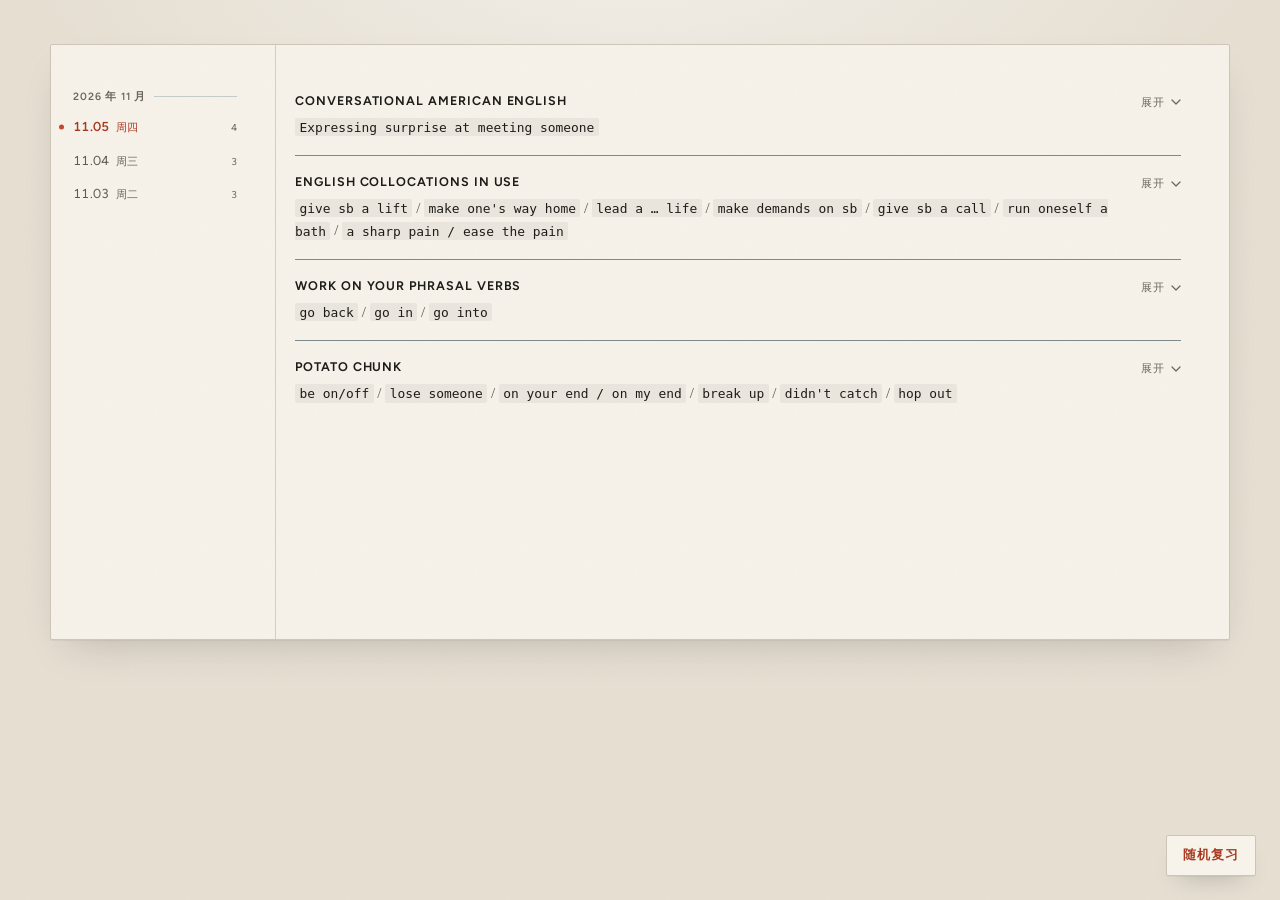
==== index.html @ eb1aee99 "chore: update books site" ====
<!doctype html>
<html lang="zh-CN">
  <head>
    <meta charset="UTF-8" />
    <link rel="icon" type="image/png" href="./favicon.png" />
    <link rel="apple-touch-icon" href="./apple-touch-icon.png" />
    <meta name="viewport" content="width=device-width, initial-scale=1.0" />
    <meta name="theme-color" content="#e6dfd2" />
    <meta
      name="description"
      content="把 Obsidian 里的英语读书笔记按日期整理成一页一页的复习登记册。"
    />
    <title>英语练习登记册</title>
    <script type="module" crossorigin src="./assets/index-CVHvFEve.js"></script>
    <link rel="stylesheet" crossorigin href="./assets/index-m_kXC3H1.css">
  </head>
  <body>
    <!--
      THESIS: A review page built as a daily practice register — one dated sheet, ruled book bands, refusing the generic card-list notes site.
      OWN-WORLD: Exercise-book paper #f7f3ea, blue-grey ruling, warm ink, one red-pen accent; Figtree form labels with a serif reading face.
      STORY: The learner sees the latest day's books and topics at a glance, opens a band to reread examples, and flips to any earlier date from the register index.
      FIRST VIEWPORT: Desktop: sticky date index left, the day sheet right led by a red date stamp and three ruled bands, first band open. Mobile: horizontal date strip, stamp first, one column.
      FORM: Daily Practice Register, position 1 of 7 grounded directions; seed key e8308567.
      FINISH: unreviewed and undocumented is unfinished; this build ends with the finish review, the verdict, DESIGN.md, and every shipping raster carrying its provenance.
    -->
    <div id="root"></div>
  </body>
</html>
---- assets/index-m_kXC3H1.css ----
/*! tailwindcss v4.3.4 | MIT License | https://tailwindcss.com */
@layer properties{@supports (((-webkit-hyphens:none)) and (not (margin-trim:block))) or ((-moz-orient:inline) and (not (color:rgb(from red r g b)))){:root,:host{--shimmer-angle:20deg}*,:before,:after,::backdrop{--tw-border-style:solid;--tw-font-weight:initial;--tw-ordinal:initial;--tw-slashed-zero:initial;--tw-numeric-figure:initial;--tw-numeric-spacing:initial;--tw-numeric-fraction:initial;--tw-shadow:0 0 #0000;--tw-shadow-color:initial;--tw-shadow-alpha:100%;--tw-inset-shadow:0 0 #0000;--tw-inset-shadow-color:initial;--tw-inset-shadow-alpha:100%;--tw-ring-color:initial;--tw-ring-shadow:0 0 #0000;--tw-inset-ring-color:initial;--tw-inset-ring-shadow:0 0 #0000;--tw-ring-inset:initial;--tw-ring-offset-width:0px;--tw-ring-offset-color:#fff;--tw-ring-offset-shadow:0 0 #0000;--tw-outline-style:solid;--tw-translate-x:0;--tw-translate-y:0;--tw-translate-z:0;--tw-animation-delay:0s;--tw-animation-direction:normal;--tw-animation-duration:initial;--tw-animation-fill-mode:none;--tw-animation-iteration-count:1;--tw-enter-blur:0;--tw-enter-opacity:1;--tw-enter-rotate:0;--tw-enter-scale:1;--tw-enter-translate-x:0;--tw-enter-translate-y:0;--tw-exit-blur:0;--tw-exit-opacity:1;--tw-exit-rotate:0;--tw-exit-scale:1;--tw-exit-translate-x:0;--tw-exit-translate-y:0;--scroll-fade-t:0px;--scroll-fade-b:0px;--scroll-fade-s:0px;--scroll-fade-e:0px;--scroll-fade-mask:initial;--shimmer-image:initial;--shimmer-text-fill:initial}}}@layer theme{:root,:host{--font-sans:"Figtree Variable", "PingFang SC", "Hiragino Sans GB", "Microsoft YaHei", sans-serif;--font-mono:ui-monospace, SFMono-Regular, Menlo, Monaco, Consolas, "Liberation Mono", "Courier New", monospace;--spacing:.25rem;--text-xs:.75rem;--text-xs--line-height:calc(1 / .75);--text-sm:.875rem;--text-sm--line-height:calc(1.25 / .875);--font-weight-medium:500;--default-transition-duration:.15s;--default-transition-timing-function:cubic-bezier(.4, 0, .2, 1);--default-font-family:"Figtree Variable", "PingFang SC", "Hiragino Sans GB", "Microsoft YaHei", sans-serif;--default-mono-font-family:var(--font-mono)}}@layer base{*,:after,:before,::backdrop{box-sizing:border-box;border:0 solid;margin:0;padding:0}::file-selector-button{box-sizing:border-box;border:0 solid;margin:0;padding:0}html,:host{-webkit-text-size-adjust:100%;tab-size:4;line-height:1.5;font-family:var(--default-font-family,-apple-system, BlinkMacSystemFont, "Segoe UI", Roboto, "Helvetica Neue", "Noto Sans", Arial, sans-serif, "Apple Color Emoji", "Segoe UI Emoji", "Segoe UI Symbol", "Noto Color Emoji");font-feature-settings:var(--default-font-feature-settings,normal);font-variation-settings:var(--default-font-variation-settings,normal);-webkit-tap-highlight-color:transparent}hr{height:0;color:inherit;border-top-width:1px}abbr:where([title]){-webkit-text-decoration:underline dotted;text-decoration:underline dotted}h1,h2,h3,h4,h5,h6{font-size:inherit;font-weight:inherit}a{color:inherit;-webkit-text-decoration:inherit;-webkit-text-decoration:inherit;-webkit-text-decoration:inherit;-webkit-text-decoration:inherit;text-decoration:inherit}b,strong{font-weight:bolder}code,kbd,samp,pre{font-family:var(--default-mono-font-family,ui-monospace, SFMono-Regular, Menlo, Monaco, Consolas, "Liberation Mono", "Courier New", monospace);font-feature-settings:var(--default-mono-font-feature-settings,normal);font-variation-settings:var(--default-mono-font-variation-settings,normal);font-size:1em}small{font-size:80%}sub,sup{vertical-align:baseline;font-size:75%;line-height:0;position:relative}sub{bottom:-.25em}sup{top:-.5em}table{text-indent:0;border-color:inherit;border-collapse:collapse}:-moz-focusring:where(:not(iframe)){outline:auto}progress{vertical-align:baseline}summary{display:list-item}ol,ul,menu{list-style:none}img,svg,video,canvas,audio,iframe,embed,object{vertical-align:middle;display:block}img,video{max-width:100%;height:auto}button,input,select,optgroup,textarea{font:inherit;font-feature-settings:inherit;font-variation-settings:inherit;letter-spacing:inherit;color:inherit;opacity:1;background-color:#0000;border-radius:0}::file-selector-button{font:inherit;font-feature-settings:inherit;font-variation-settings:inherit;letter-spacing:inherit;color:inherit;opacity:1;background-color:#0000;border-radius:0}:where(select:is([multiple],[size])) optgroup{font-weight:bolder}:where(select:is([multiple],[size])) optgroup option{padding-inline-start:20px}::file-selector-button{margin-inline-end:4px}::placeholder{opacity:1}@supports (not ((-webkit-appearance:-apple-pay-button))) or (contain-intrinsic-size:1px){::placeholder{color:currentColor}@supports (color:color-mix(in lab, red, red)){::placeholder{color:color-mix(in oklab, currentcolor 50%, transparent)}}}textarea{resize:vertical}::-webkit-search-decoration{-webkit-appearance:none}::-webkit-date-and-time-value{min-height:1lh;text-align:inherit}::-webkit-datetime-edit{display:inline-flex}::-webkit-datetime-edit-fields-wrapper{padding:0}::-webkit-datetime-edit{padding-block:0}::-webkit-datetime-edit-year-field{padding-block:0}::-webkit-datetime-edit-month-field{padding-block:0}::-webkit-datetime-edit-day-field{padding-block:0}::-webkit-datetime-edit-hour-field{padding-block:0}::-webkit-datetime-edit-minute-field{padding-block:0}::-webkit-datetime-edit-second-field{padding-block:0}::-webkit-datetime-edit-millisecond-field{padding-block:0}::-webkit-datetime-edit-meridiem-field{padding-block:0}::-webkit-calendar-picker-indicator{line-height:1}:-moz-ui-invalid{box-shadow:none}button,input:where([type=button],[type=reset],[type=submit]){appearance:button}::file-selector-button{appearance:button}::-webkit-inner-spin-button{height:auto}::-webkit-outer-spin-button{height:auto}[hidden]:where(:not([hidden=until-found])){display:none!important}*{border-color:var(--border);outline-color:var(--ring)}@supports (color:color-mix(in lab, red, red)){*{outline-color:color-mix(in oklab, var(--ring) 50%, transparent)}}body{background-color:var(--background);color:var(--foreground)}html{font-family:Figtree Variable,PingFang SC,Hiragino Sans GB,Microsoft YaHei,sans-serif}}@layer components;@layer utilities{.collapse{visibility:collapse}.invisible{visibility:hidden}.visible{visibility:visible}.fixed{position:fixed}.relative{position:relative}.static{position:static}.sticky{position:sticky}.block{display:block}.contents{display:contents}.grid{display:grid}.hidden{display:none}.inline{display:inline}.inline-flex{display:inline-flex}.table{display:table}.size-6{width:calc(var(--spacing) * 6);height:calc(var(--spacing) * 6)}.size-8{width:calc(var(--spacing) * 8);height:calc(var(--spacing) * 8)}.size-9{width:calc(var(--spacing) * 9);height:calc(var(--spacing) * 9)}.size-10{width:calc(var(--spacing) * 10);height:calc(var(--spacing) * 10)}.h-6{height:calc(var(--spacing) * 6)}.h-8{height:calc(var(--spacing) * 8)}.h-9{height:calc(var(--spacing) * 9)}.h-10{height:calc(var(--spacing) * 10)}.shrink-0{flex-shrink:0}.resize{resize:both}.items-center{align-items:center}.justify-center{justify-content:center}.gap-1{gap:var(--spacing)}.gap-1\.5{gap:calc(var(--spacing) * 1.5)}.rounded{border-radius:.25rem}.rounded-4xl{border-radius:calc(var(--radius) * 2.6)}.border{border-style:var(--tw-border-style);border-width:1px}.border-border{border-color:var(--border)}.border-transparent{border-color:#0000}.bg-destructive\/10{background-color:var(--destructive)}@supports (color:color-mix(in lab, red, red)){.bg-destructive\/10{background-color:color-mix(in oklab, var(--destructive) 10%, transparent)}}.bg-input\/30{background-color:var(--input)}@supports (color:color-mix(in lab, red, red)){.bg-input\/30{background-color:color-mix(in oklab, var(--input) 30%, transparent)}}.bg-primary{background-color:var(--primary)}.bg-secondary{background-color:var(--secondary)}.bg-clip-padding{background-clip:padding-box}.px-2\.5{padding-inline:calc(var(--spacing) * 2.5)}.px-3{padding-inline:calc(var(--spacing) * 3)}.px-4{padding-inline:calc(var(--spacing) * 4)}.text-sm{font-size:var(--text-sm);line-height:var(--tw-leading,var(--text-sm--line-height))}.text-xs{font-size:var(--text-xs);line-height:var(--tw-leading,var(--text-xs--line-height))}.font-medium{--tw-font-weight:var(--font-weight-medium);font-weight:var(--font-weight-medium)}.whitespace-nowrap{white-space:nowrap}.text-destructive{color:var(--destructive)}.text-primary{color:var(--primary)}.text-primary-foreground{color:var(--primary-foreground)}.text-secondary-foreground{color:var(--secondary-foreground)}.uppercase{text-transform:uppercase}.tabular-nums{--tw-numeric-spacing:tabular-nums;font-variant-numeric:var(--tw-ordinal, ) var(--tw-slashed-zero, ) var(--tw-numeric-figure, ) var(--tw-numeric-spacing, ) var(--tw-numeric-fraction, )}.underline-offset-4{text-underline-offset:4px}.shadow{--tw-shadow:0 1px 3px 0 var(--tw-shadow-color,#0000001a), 0 1px 2px -1px var(--tw-shadow-color,#0000001a);box-shadow:var(--tw-inset-shadow), var(--tw-inset-ring-shadow), var(--tw-ring-offset-shadow), var(--tw-ring-shadow), var(--tw-shadow)}.outline{outline-style:var(--tw-outline-style);outline-width:1px}.transition-all{transition-property:all;transition-timing-function:var(--tw-ease,var(--default-transition-timing-function));transition-duration:var(--tw-duration,var(--default-transition-duration))}.outline-none{--tw-outline-style:none;outline-style:none}.select-none{-webkit-user-select:none;user-select:none}@media (hover:hover){.hover\:bg-\[color-mix\(in_oklch\,var\(--secondary\)\,var\(--foreground\)_5\%\)\]:hover{background-color:var(--secondary)}@supports (color:color-mix(in lab, red, red)){.hover\:bg-\[color-mix\(in_oklch\,var\(--secondary\)\,var\(--foreground\)_5\%\)\]:hover{background-color:color-mix(in oklch,var(--secondary),var(--foreground) 5%)}}.hover\:bg-destructive\/20:hover{background-color:var(--destructive)}@supports (color:color-mix(in lab, red, red)){.hover\:bg-destructive\/20:hover{background-color:color-mix(in oklab, var(--destructive) 20%, transparent)}}.hover\:bg-input\/50:hover{background-color:var(--input)}@supports (color:color-mix(in lab, red, red)){.hover\:bg-input\/50:hover{background-color:color-mix(in oklab, var(--input) 50%, transparent)}}.hover\:bg-muted:hover{background-color:var(--muted)}.hover\:bg-primary\/80:hover{background-color:var(--primary)}@supports (color:color-mix(in lab, red, red)){.hover\:bg-primary\/80:hover{background-color:color-mix(in oklab, var(--primary) 80%, transparent)}}.hover\:text-foreground:hover{color:var(--foreground)}.hover\:underline:hover{text-decoration-line:underline}}.focus-visible\:border-destructive\/40:focus-visible{border-color:var(--destructive)}@supports (color:color-mix(in lab, red, red)){.focus-visible\:border-destructive\/40:focus-visible{border-color:color-mix(in oklab, var(--destructive) 40%, transparent)}}.focus-visible\:border-ring:focus-visible{border-color:var(--ring)}.focus-visible\:ring-\[3px\]:focus-visible{--tw-ring-shadow:var(--tw-ring-inset, ) 0 0 0 calc(3px + var(--tw-ring-offset-width)) var(--tw-ring-color,currentcolor);box-shadow:var(--tw-inset-shadow), var(--tw-inset-ring-shadow), var(--tw-ring-offset-shadow), var(--tw-ring-shadow), var(--tw-shadow)}.focus-visible\:ring-destructive\/20:focus-visible{--tw-ring-color:var(--destructive)}@supports (color:color-mix(in lab, red, red)){.focus-visible\:ring-destructive\/20:focus-visible{--tw-ring-color:color-mix(in oklab, var(--destructive) 20%, transparent)}}.focus-visible\:ring-ring\/50:focus-visible{--tw-ring-color:var(--ring)}@supports (color:color-mix(in lab, red, red)){.focus-visible\:ring-ring\/50:focus-visible{--tw-ring-color:color-mix(in oklab, var(--ring) 50%, transparent)}}.active\:not-aria-\[haspopup\]\:translate-y-px:active:not([aria-haspopup]){--tw-translate-y:1px;translate:var(--tw-translate-x) var(--tw-translate-y)}.disabled\:pointer-events-none:disabled{pointer-events:none}.disabled\:opacity-50:disabled{opacity:.5}.has-data-\[icon\=inline-end\]\:pr-2:has([data-icon=inline-end]){padding-right:calc(var(--spacing) * 2)}.has-data-\[icon\=inline-end\]\:pr-2\.5:has([data-icon=inline-end]){padding-right:calc(var(--spacing) * 2.5)}.has-data-\[icon\=inline-end\]\:pr-3:has([data-icon=inline-end]){padding-right:calc(var(--spacing) * 3)}.has-data-\[icon\=inline-start\]\:pl-2:has([data-icon=inline-start]){padding-left:calc(var(--spacing) * 2)}.has-data-\[icon\=inline-start\]\:pl-2\.5:has([data-icon=inline-start]){padding-left:calc(var(--spacing) * 2.5)}.has-data-\[icon\=inline-start\]\:pl-3:has([data-icon=inline-start]){padding-left:calc(var(--spacing) * 3)}.aria-expanded\:bg-muted[aria-expanded=true]{background-color:var(--muted)}.aria-expanded\:bg-secondary[aria-expanded=true]{background-color:var(--secondary)}.aria-expanded\:text-foreground[aria-expanded=true]{color:var(--foreground)}.aria-expanded\:text-secondary-foreground[aria-expanded=true]{color:var(--secondary-foreground)}.aria-invalid\:border-destructive[aria-invalid=true]{border-color:var(--destructive)}.aria-invalid\:ring-\[3px\][aria-invalid=true]{--tw-ring-shadow:var(--tw-ring-inset, ) 0 0 0 calc(3px + var(--tw-ring-offset-width)) var(--tw-ring-color,currentcolor);box-shadow:var(--tw-inset-shadow), var(--tw-inset-ring-shadow), var(--tw-ring-offset-shadow), var(--tw-ring-shadow), var(--tw-shadow)}.aria-invalid\:ring-destructive\/20[aria-invalid=true]{--tw-ring-color:var(--destructive)}@supports (color:color-mix(in lab, red, red)){.aria-invalid\:ring-destructive\/20[aria-invalid=true]{--tw-ring-color:color-mix(in oklab, var(--destructive) 20%, transparent)}}.dark\:bg-destructive\/20:is(.dark *){background-color:var(--destructive)}@supports (color:color-mix(in lab, red, red)){.dark\:bg-destructive\/20:is(.dark *){background-color:color-mix(in oklab, var(--destructive) 20%, transparent)}}@media (hover:hover){.dark\:hover\:bg-destructive\/30:is(.dark *):hover{background-color:var(--destructive)}@supports (color:color-mix(in lab, red, red)){.dark\:hover\:bg-destructive\/30:is(.dark *):hover{background-color:color-mix(in oklab, var(--destructive) 30%, transparent)}}.dark\:hover\:bg-muted\/50:is(.dark *):hover{background-color:var(--muted)}@supports (color:color-mix(in lab, red, red)){.dark\:hover\:bg-muted\/50:is(.dark *):hover{background-color:color-mix(in oklab, var(--muted) 50%, transparent)}}}.dark\:focus-visible\:ring-destructive\/40:is(.dark *):focus-visible{--tw-ring-color:var(--destructive)}@supports (color:color-mix(in lab, red, red)){.dark\:focus-visible\:ring-destructive\/40:is(.dark *):focus-visible{--tw-ring-color:color-mix(in oklab, var(--destructive) 40%, transparent)}}.dark\:aria-invalid\:border-destructive\/50:is(.dark *)[aria-invalid=true]{border-color:var(--destructive)}@supports (color:color-mix(in lab, red, red)){.dark\:aria-invalid\:border-destructive\/50:is(.dark *)[aria-invalid=true]{border-color:color-mix(in oklab, var(--destructive) 50%, transparent)}}.dark\:aria-invalid\:ring-destructive\/40:is(.dark *)[aria-invalid=true]{--tw-ring-color:var(--destructive)}@supports (color:color-mix(in lab, red, red)){.dark\:aria-invalid\:ring-destructive\/40:is(.dark *)[aria-invalid=true]{--tw-ring-color:color-mix(in oklab, var(--destructive) 40%, transparent)}}.\[\&_svg\]\:pointer-events-none svg{pointer-events:none}.\[\&_svg\]\:shrink-0 svg{flex-shrink:0}.\[\&_svg\:not\(\[class\*\=\'size-\'\]\)\]\:size-3 svg:not([class*=size-]){width:calc(var(--spacing) * 3);height:calc(var(--spacing) * 3)}.\[\&_svg\:not\(\[class\*\=\'size-\'\]\)\]\:size-4 svg:not([class*=size-]){width:calc(var(--spacing) * 4);height:calc(var(--spacing) * 4)}}@property --tw-animation-delay{syntax:"*";inherits:false;initial-value:0s}@property --tw-animation-direction{syntax:"*";inherits:false;initial-value:normal}@property --tw-animation-duration{syntax:"*";inherits:false}@property --tw-animation-fill-mode{syntax:"*";inherits:false;initial-value:none}@property --tw-animation-iteration-count{syntax:"*";inherits:false;initial-value:1}@property --tw-enter-blur{syntax:"*";inherits:false;initial-value:0}@property --tw-enter-opacity{syntax:"*";inherits:false;initial-value:1}@property --tw-enter-rotate{syntax:"*";inherits:false;initial-value:0}@property --tw-enter-scale{syntax:"*";inherits:false;initial-value:1}@property --tw-enter-translate-x{syntax:"*";inherits:false;initial-value:0}@property --tw-enter-translate-y{syntax:"*";inherits:false;initial-value:0}@property --tw-exit-blur{syntax:"*";inherits:false;initial-value:0}@property --tw-exit-opacity{syntax:"*";inherits:false;initial-value:1}@property --tw-exit-rotate{syntax:"*";inherits:false;initial-value:0}@property --tw-exit-scale{syntax:"*";inherits:false;initial-value:1}@property --tw-exit-translate-x{syntax:"*";inherits:false;initial-value:0}@property --tw-exit-translate-y{syntax:"*";inherits:false;initial-value:0}@property --scroll-fade-t{syntax:"<length-percentage>";inherits:false;initial-value:0}@property --scroll-fade-b{syntax:"<length-percentage>";inherits:false;initial-value:0}@property --scroll-fade-s{syntax:"<length-percentage>";inherits:false;initial-value:0}@property --scroll-fade-e{syntax:"<length-percentage>";inherits:false;initial-value:0}@property --scroll-fade-mask{syntax:"*";inherits:false}@property --shimmer-angle{syntax:"<angle>";inherits:true;initial-value:20deg}@property --shimmer-image{syntax:"*";inherits:false}@property --shimmer-text-fill{syntax:"*";inherits:false}@media (prefers-reduced-motion:reduce){.shimmer{-webkit-text-fill-color:currentColor;background-image:none;animation:none}}@font-face{font-family:Figtree Variable;font-style:normal;font-display:swap;font-weight:300 900;src:url(./figtree-latin-ext-wght-normal-DCwSJGxG.woff2)format("woff2-variations");unicode-range:U+100-2BA,U+2BD-2C5,U+2C7-2CC,U+2CE-2D7,U+2DD-2FF,U+304,U+308,U+329,U+1D00-1DBF,U+1E00-1E9F,U+1EF2-1EFF,U+2020,U+20A0-20AB,U+20AD-20C0,U+2113,U+2C60-2C7F,U+A720-A7FF}@font-face{font-family:Figtree Variable;font-style:normal;font-display:swap;font-weight:300 900;src:url(./figtree-latin-wght-normal-D_ZTVpCC.woff2)format("woff2-variations");unicode-range:U+??,U+131,U+152-153,U+2BB-2BC,U+2C6,U+2DA,U+2DC,U+304,U+308,U+329,U+2000-206F,U+20AC,U+2122,U+2191,U+2193,U+2212,U+2215,U+FEFF,U+FFFD}:root{--background:#e6dfd2;--foreground:#1e1c18;--card:#f7f3ea;--card-foreground:#1e1c18;--popover:#f7f3ea;--popover-foreground:#1e1c18;--primary:#a83a22;--primary-foreground:#f7f3ea;--secondary:#eae4d8;--secondary-foreground:#1e1c18;--muted:#eee9de;--muted-foreground:#6b6459;--accent:#f0e8db;--accent-foreground:#1e1c18;--destructive:#a83a22;--border:#c9c2b4;--input:#d3cfc4;--ring:#c8452d;--chart-1:#c8452d;--chart-2:#968f82;--chart-3:#5f594f;--chart-4:#1e1c18;--chart-5:#d3cfc4;--radius:.25rem;--sidebar:#f7f3ea;--sidebar-foreground:#1e1c18;--sidebar-primary:#a83a22;--sidebar-primary-foreground:#f7f3ea;--sidebar-accent:#f0e8db;--sidebar-accent-foreground:#1e1c18;--sidebar-border:#c9c2b4;--sidebar-ring:#c8452d;--paper:#f7f3ea;--desk:#e6dfd2;--ink:#1e1c18;--ink-soft:#5f594f;--ink-muted:#6b6459;--rule:#c4cccb;--rule-strong:#7d8a8c;--table-rule:#758284;--mark:#c8452d;--mark-ink:#a83a22;--mark-wash:#c8452d12;--ease:cubic-bezier(.22, 1, .36, 1);--font-title:"Figtree Variable", "Songti SC", "SimSun", serif;--font-read:"Iowan Old Style", "Palatino Linotype", "Book Antiqua", Palatino, Georgia, "Songti SC", "SimSun", serif}.dark{--background:oklch(14.5% 0 0);--foreground:oklch(98.5% 0 0);--card:oklch(20.5% 0 0);--card-foreground:oklch(98.5% 0 0);--popover:oklch(20.5% 0 0);--popover-foreground:oklch(98.5% 0 0);--primary:oklch(92.2% 0 0);--primary-foreground:oklch(20.5% 0 0);--secondary:oklch(26.9% 0 0);--secondary-foreground:oklch(98.5% 0 0);--muted:oklch(26.9% 0 0);--muted-foreground:oklch(70.8% 0 0);--accent:oklch(26.9% 0 0);--accent-foreground:oklch(98.5% 0 0);--destructive:oklch(70.4% .191 22.216);--border:oklch(100% 0 0/.1);--input:oklch(100% 0 0/.15);--ring:oklch(55.6% 0 0);--chart-1:oklch(87% 0 0);--chart-2:oklch(55.6% 0 0);--chart-3:oklch(43.9% 0 0);--chart-4:oklch(37.1% 0 0);--chart-5:oklch(26.9% 0 0);--sidebar:oklch(20.5% 0 0);--sidebar-foreground:oklch(98.5% 0 0);--sidebar-primary:oklch(48.8% .243 264.376);--sidebar-primary-foreground:oklch(98.5% 0 0);--sidebar-accent:oklch(26.9% 0 0);--sidebar-accent-foreground:oklch(98.5% 0 0);--sidebar-border:oklch(100% 0 0/.1);--sidebar-ring:oklch(55.6% 0 0)}html{background:var(--desk)}body{background-color:var(--desk);min-height:100svh;color:var(--ink);caret-color:var(--mark);-webkit-font-smoothing:antialiased;text-rendering:optimizelegibility;background-image:radial-gradient(900px 420px at 50% -8%,#ffffff80,#0000 70%),url("data:image/svg+xml,%3Csvg xmlns='http://www.w3.org/2000/svg' width='160' height='160'%3E%3Cfilter id='n'%3E%3CfeTurbulence type='fractalNoise' baseFrequency='.85' numOctaves='2' stitchTiles='stitch'/%3E%3CfeColorMatrix type='saturate' values='0'/%3E%3C/filter%3E%3Crect width='160' height='160' filter='url(%23n)' opacity='.04'/%3E%3C/svg%3E");margin:0}*{scrollbar-width:thin;scrollbar-color:var(--rule-strong) transparent}::selection{color:var(--ink);background:#c8452d2e}:where(button,a,[tabindex]):focus-visible{outline:2px solid var(--mark);outline-offset:2px;border-radius:1px}.app{min-height:100svh;padding:clamp(16px,3.4vw,44px) clamp(10px,3.4vw,40px) clamp(48px,8vw,96px)}.paper{background-color:var(--paper);background-image:url("data:image/svg+xml,%3Csvg xmlns='http://www.w3.org/2000/svg' width='160' height='160'%3E%3Cfilter id='n'%3E%3CfeTurbulence type='fractalNoise' baseFrequency='.85' numOctaves='2' stitchTiles='stitch'/%3E%3CfeColorMatrix type='saturate' values='0'/%3E%3C/filter%3E%3Crect width='160' height='160' filter='url(%23n)' opacity='.05'/%3E%3C/svg%3E");border:1px solid #cdc6b8;border-radius:2px;width:min(1180px,100%);margin:0 auto;position:relative;box-shadow:0 1px 1px #1e1c180d,0 18px 40px -18px #1e1c1838}.register{grid-template-columns:208px minmax(0,1fr);align-items:start;display:grid}.date-index{scrollbar-width:thin;align-self:start;max-height:calc(100svh - 48px);padding:26px 0 32px;position:sticky;top:24px;overflow:hidden auto}.index-group,.index-days{display:contents}.index-month{letter-spacing:.08em;color:var(--ink-muted);white-space:nowrap;align-items:center;gap:8px;margin:0;padding:18px 22px 6px;font-size:10.5px;font-weight:600;display:flex}.index-month:after{content:"";background:var(--rule);flex:1;height:1px}.index-day{width:100%;font:inherit;text-align:left;color:var(--ink-soft);cursor:pointer;background:0 0;border:0;align-items:baseline;gap:7px;margin:0;padding:7px 22px;transition:background-color .16s,color .16s;display:flex;position:relative}.index-day:hover{background:var(--mark-wash);color:var(--ink)}.index-day[aria-current=date]{color:var(--mark-ink);font-weight:600}.index-day[aria-current=date]:before{content:"";background:var(--mark);border-radius:50%;width:5px;height:5px;position:absolute;top:50%;left:8px;transform:translateY(-50%)}.index-date{font-variant-numeric:tabular-nums;letter-spacing:.02em;font-size:13px}.index-weekday{color:var(--ink-muted);font-size:10.5px;font-weight:400}.index-day[aria-current=date] .index-weekday{color:var(--mark-ink)}.index-count{color:var(--ink-muted);font-variant-numeric:tabular-nums;margin-left:auto;font-size:10px;font-weight:400}.day-sheet{min-height:66svh;animation:sheet-settle .36s var(--ease) both;padding:30px 48px 42px 36px;position:relative}@keyframes sheet-settle{0%{opacity:0;transform:translateY(5px)}to{opacity:1;transform:translateY(0)}}.day-sheet:before{content:"";background:#c8452d42;width:1px;position:absolute;top:0;bottom:0;left:16px}.band{border-bottom:1px solid var(--rule-strong)}.band:last-child{border-bottom:0}.band-title{margin:0}.band-trigger{width:calc(100% + 20px);font:inherit;text-align:left;color:var(--ink);cursor:pointer;background:0 0;border:0;border-radius:2px;grid-template-columns:minmax(0,1fr) auto;align-items:start;gap:16px;margin:0 -10px;padding:18px 10px 17px;transition:background-color .16s;display:grid}.band-trigger:hover{background:var(--mark-wash)}.band-book{letter-spacing:.075em;text-transform:uppercase;color:var(--ink);font-size:12.5px;font-weight:650;line-height:1.35;transition:color .16s;display:block}.band-trigger:hover .band-book{color:var(--mark-ink)}.band-topics{font-family:var(--font-read);color:var(--ink-soft);margin-top:6px;font-size:15px;line-height:1.5;display:block}.band-topics code{color:var(--ink);background:#1e1c180e;border-radius:2px;padding:.12em .34em;font-family:ui-monospace,SFMono-Regular,Menlo,Consolas,monospace;font-size:.86em}.band-action{letter-spacing:.08em;color:var(--ink-muted);white-space:nowrap;align-items:center;gap:6px;padding-top:2px;font-size:10.5px;display:inline-flex}.band-chevron{transition:transform .3s var(--ease)}.band-trigger[aria-expanded=true] .band-chevron{transform:rotate(180deg)}.band-panel{transition:grid-template-rows .36s var(--ease);grid-template-rows:0fr;display:grid}.band-panel[data-open=true]{grid-template-rows:1fr}.band-panel-inner{min-height:0;overflow:hidden}.band-panel[data-open=false] .band-panel-inner{contain:paint}.band-body{font-family:var(--font-read);color:var(--ink);padding:2px 0 30px;font-size:15.5px;line-height:1.85}.band-body>:where(p,ul,ol,blockquote,h4,h5,h6,pre,hr){max-width:72ch}.band-body>table{width:100%}.band-body :is(h4,h5,h6){font-family:var(--font-read);letter-spacing:-.01em;margin:30px 0 10px;font-weight:600;line-height:1.35}.band-body h4{font-size:17.5px}.band-body h5{font-size:16px}.band-body h6{font-size:15.5px}.band-body :is(h4,h5,h6):first-child{margin-top:0}.band-body p{margin:0 0 14px}.band-body strong{color:var(--mark-ink);font-weight:650}.band-body .note-mark{border:1px solid var(--mark);width:16px;height:16px;color:var(--mark-ink);font-family:var(--font-label);vertical-align:1px;border-radius:1px;justify-content:center;align-items:center;margin-right:4px;font-size:10px;font-weight:650;line-height:1;display:inline-flex}.band-body .note-cross,.band-body .note-check{width:1.15em;font-family:var(--font-label);text-align:center;vertical-align:1px;font-size:13px;font-weight:650;line-height:1;display:inline-block}.band-body .note-cross{color:var(--mark)}.band-body .note-check{color:var(--ink)}.band-body .note-ref{font-family:var(--font-label);letter-spacing:.06em;color:var(--ink-muted);font-size:11px;font-weight:650}.band-body em{font-style:italic}.band-body ul,.band-body ol{margin:0 0 16px;padding-left:1.3em}.band-body ul{list-style:outside}.band-body ol{list-style:decimal}.band-body li{margin:4px 0;padding-left:.15em}.band-body li::marker{color:var(--mark)}.band-body blockquote{border-left:1px solid var(--rule-strong);color:var(--ink-soft);margin:16px 0;padding:2px 0 2px 16px}.band-body blockquote>:last-child{margin-bottom:0}.band-body a{color:var(--mark-ink);text-underline-offset:3px;text-decoration-line:underline;text-decoration-thickness:1px}.band-body a:hover{text-decoration-thickness:2px}.band-body code{background:#1e1c180e;border-radius:2px;padding:.12em .32em;font-family:ui-monospace,SFMono-Regular,Menlo,Consolas,monospace;font-size:.86em}.band-body pre{border:1px solid var(--rule);font-family:var(--font-read);white-space:pre-wrap;overflow-wrap:anywhere;background:#f1ebdf;border-radius:2px;margin:18px 0;padding:14px 16px;font-size:13.5px;line-height:1.75;overflow-x:auto}.band-body pre code{font-family:inherit;font-size:inherit;background:0 0;padding:0}.band-body hr{border:0;border-top:1px solid var(--rule);margin:24px 0}.band-body table{border-collapse:collapse;font-family:var(--font-sans);margin:18px 0 26px;font-size:13px;line-height:1.65}.band-body thead th{border-top:1px solid var(--table-rule);border-bottom:1px solid var(--table-rule);letter-spacing:.08em;text-align:left;color:var(--ink-muted);white-space:nowrap;background:#7d8a8c1a;padding:8px 10px;font-size:10px;font-weight:650;line-height:1.4}.band-body tbody td{border-bottom:1px solid var(--rule);vertical-align:top;padding:8px 10px}.band-body tbody tr:last-child td{border-bottom:1px solid var(--table-rule)}.band-body :is(th,td):first-child{padding-left:0}.band-body :is(th,td):last-child{padding-right:0}.band-body tbody td strong{color:var(--mark-ink)}.empty{max-width:540px;padding:72px 56px 110px}.empty-rule{background:var(--mark);width:48px;height:2px;margin-bottom:26px}.empty h2{font-family:var(--font-read);letter-spacing:-.01em;margin:0 0 10px;font-size:25px;font-weight:600}.empty p{color:var(--ink-soft);margin:0;font-size:14px;line-height:1.8}@media (width<=860px){.register{grid-template-columns:1fr}.date-index{z-index:20;border-right:0;border-bottom:1px solid var(--rule-strong);background:var(--paper);scrollbar-width:none;align-items:center;gap:6px;max-height:none;padding:9px 16px;display:flex;position:sticky;top:0;overflow:auto hidden}.date-index::-webkit-scrollbar{display:none}.index-month{letter-spacing:.06em;flex:none;padding:0 4px;font-size:10px}.index-month:after{display:none}.index-day{background:0 0;border:0;border-radius:2px;flex:none;align-items:center;width:auto;min-height:44px;padding:5px 9px;position:relative}.index-day>span{z-index:1;position:relative}.index-day:before{content:"";background:0 0;border:1px solid #0000;border-radius:2px;width:auto;height:30px;position:absolute;top:50%;left:0;right:0;transform:translateY(-50%)}.index-day:hover{background:0 0}.index-day:hover:before{background:var(--mark-wash)}.index-day[aria-current=date]{background:0 0;border-color:#0000}.index-day[aria-current=date]:before{border-color:var(--mark);background:#c8452d0f;border-radius:2px;width:auto;height:30px;display:block;top:50%;left:0;right:0;transform:translateY(-50%)}.index-count{display:none}.day-sheet{min-height:60svh;padding:24px 20px 34px}.day-sheet:before{display:none}.band-trigger{width:calc(100% + 16px);margin:0 -8px;padding:15px 8px 14px}.band-book{letter-spacing:.06em;font-size:11.5px}.band-topics{font-size:14px}.band-body{font-size:15px;line-height:1.8}.empty{padding:56px 30px 90px}}@media (width<=640px){.app{padding:0}.paper{width:100%;min-height:100svh;box-shadow:none;border-left:0;border-right:0;border-radius:0}.band-body table,.band-body thead,.band-body tbody,.band-body tr,.band-body th,.band-body td{width:100%;display:block}.band-body thead{clip:rect(0 0 0 0);white-space:nowrap;width:1px;height:1px;padding:0;position:absolute;overflow:hidden}.band-body tbody tr{border-bottom:1px solid var(--rule-strong);padding:11px 0 13px}.band-body tbody tr:last-child{border-bottom:0}.band-body tbody td{border:0;grid-template-columns:74px minmax(0,1fr);gap:10px;padding:3px 0;display:grid}.band-body tbody td>.cell-value{min-width:0}.band-body tbody td:before{content:attr(data-label);letter-spacing:.06em;text-transform:uppercase;color:var(--ink-muted);padding-top:3px;font-size:9.5px;line-height:1.4}.band-body tbody td:not([data-label]){display:block}.band-body tbody td:not([data-label]):before{display:none}.band-body :is(th,td):first-child,.band-body :is(th,td):last-child{padding-left:0;padding-right:0}.band-body table{margin-bottom:20px}}@media (prefers-reduced-motion:reduce){*,:before,:after{transition-duration:.01ms!important;animation-duration:.01ms!important;animation-iteration-count:1!important}}.review-overlay{z-index:60;background:#1e1c1861;justify-content:center;align-items:center;padding:20px;display:flex;position:fixed;inset:0}.review-card{background:var(--paper);border:1px solid #cdc6b8;border-radius:2px;width:min(520px,100%);max-height:calc(100svh - 40px);padding:20px 24px 22px;overflow-y:auto;box-shadow:0 1px 1px #1e1c180d,0 18px 40px -18px #1e1c1859}.review-head{justify-content:space-between;align-items:center;margin-bottom:18px;display:flex}.review-label{font-family:var(--font-label);letter-spacing:.08em;color:var(--ink-muted);font-size:10.5px;font-weight:650}.review-close{color:var(--ink-soft);cursor:pointer;background:0 0;border:0;padding:2px 6px;font-size:18px;line-height:1}.review-close:hover{color:var(--mark)}.review-zh{font-family:var(--font-read);white-space:pre-line;color:var(--ink);margin:0 0 18px;font-size:19px;line-height:1.7}.review-input{border:1px solid var(--rule);width:100%;font-family:var(--font-read);color:var(--ink);resize:vertical;background:#ffffff73;border-radius:2px;padding:10px 12px;font-size:15.5px;line-height:1.6;display:block}.review-input:focus{border-color:var(--mark);outline:none}.review-actions{justify-content:flex-end;gap:8px;margin-top:14px;display:flex}.review-submit,.review-next{border:1px solid var(--mark);background:var(--mark);color:var(--paper);font-family:var(--font-label);letter-spacing:.075em;cursor:pointer;border-radius:2px;padding:8px 16px;font-size:12.5px;font-weight:650}.review-submit:disabled{border-color:var(--rule);color:var(--ink-muted);cursor:default;background:0 0}.review-result{border-top:1px solid var(--rule);margin-top:18px;padding-top:14px}.review-result-label{font-family:var(--font-label);letter-spacing:.08em;color:var(--ink-muted);margin:0 0 6px;font-size:10.5px;font-weight:650}.review-answer{font-family:var(--font-read);color:var(--mark-ink);margin:0 0 10px;font-size:17px;line-height:1.6}.review-source{font-family:var(--font-label);letter-spacing:.04em;color:var(--ink-muted);margin:0;font-size:11px}.review-source a{color:var(--mark-ink);text-underline-offset:3px;text-decoration-line:underline;text-decoration-thickness:1px}.review-source a:hover{color:var(--mark);text-decoration-thickness:2px}@media (width<=860px){.review-overlay{padding:14px}.review-card{padding:16px 18px 18px}.review-zh{font-size:17.5px}}.review-fab{z-index:40;background:var(--paper);color:var(--mark-ink);font-family:var(--font-label);letter-spacing:.075em;cursor:pointer;border:1px solid #cdc6b8;border-radius:2px;padding:10px 16px;font-size:12.5px;font-weight:650;position:fixed;bottom:24px;right:24px;box-shadow:0 1px 1px #1e1c180d,0 12px 24px -14px #1e1c1859}.review-fab:hover{background:var(--mark-wash)}.review-fab:focus-visible{outline:2px solid var(--mark);outline-offset:2px}@media (width<=860px){.review-fab{bottom:16px;right:16px}}@property --tw-border-style{syntax:"*";inherits:false;initial-value:solid}@property --tw-font-weight{syntax:"*";inherits:false}@property --tw-ordinal{syntax:"*";inherits:false}@property --tw-slashed-zero{syntax:"*";inherits:false}@property --tw-numeric-figure{syntax:"*";inherits:false}@property --tw-numeric-spacing{syntax:"*";inherits:false}@property --tw-numeric-fraction{syntax:"*";inherits:false}@property --tw-shadow{syntax:"*";inherits:false;initial-value:0 0 #0000}@property --tw-shadow-color{syntax:"*";inherits:false}@property --tw-shadow-alpha{syntax:"<percentage>";inherits:false;initial-value:100%}@property --tw-inset-shadow{syntax:"*";inherits:false;initial-value:0 0 #0000}@property --tw-inset-shadow-color{syntax:"*";inherits:false}@property --tw-inset-shadow-alpha{syntax:"<percentage>";inherits:false;initial-value:100%}@property --tw-ring-color{syntax:"*";inherits:false}@property --tw-ring-shadow{syntax:"*";inherits:false;initial-value:0 0 #0000}@property --tw-inset-ring-color{syntax:"*";inherits:false}@property --tw-inset-ring-shadow{syntax:"*";inherits:false;initial-value:0 0 #0000}@property --tw-ring-inset{syntax:"*";inherits:false}@property --tw-ring-offset-width{syntax:"<length>";inherits:false;initial-value:0}@property --tw-ring-offset-color{syntax:"*";inherits:false;initial-value:#fff}@property --tw-ring-offset-shadow{syntax:"*";inherits:false;initial-value:0 0 #0000}@property --tw-outline-style{syntax:"*";inherits:false;initial-value:solid}@property --tw-translate-x{syntax:"*";inherits:false;initial-value:0}@property --tw-translate-y{syntax:"*";inherits:false;initial-value:0}@property --tw-translate-z{syntax:"*";inherits:false;initial-value:0}
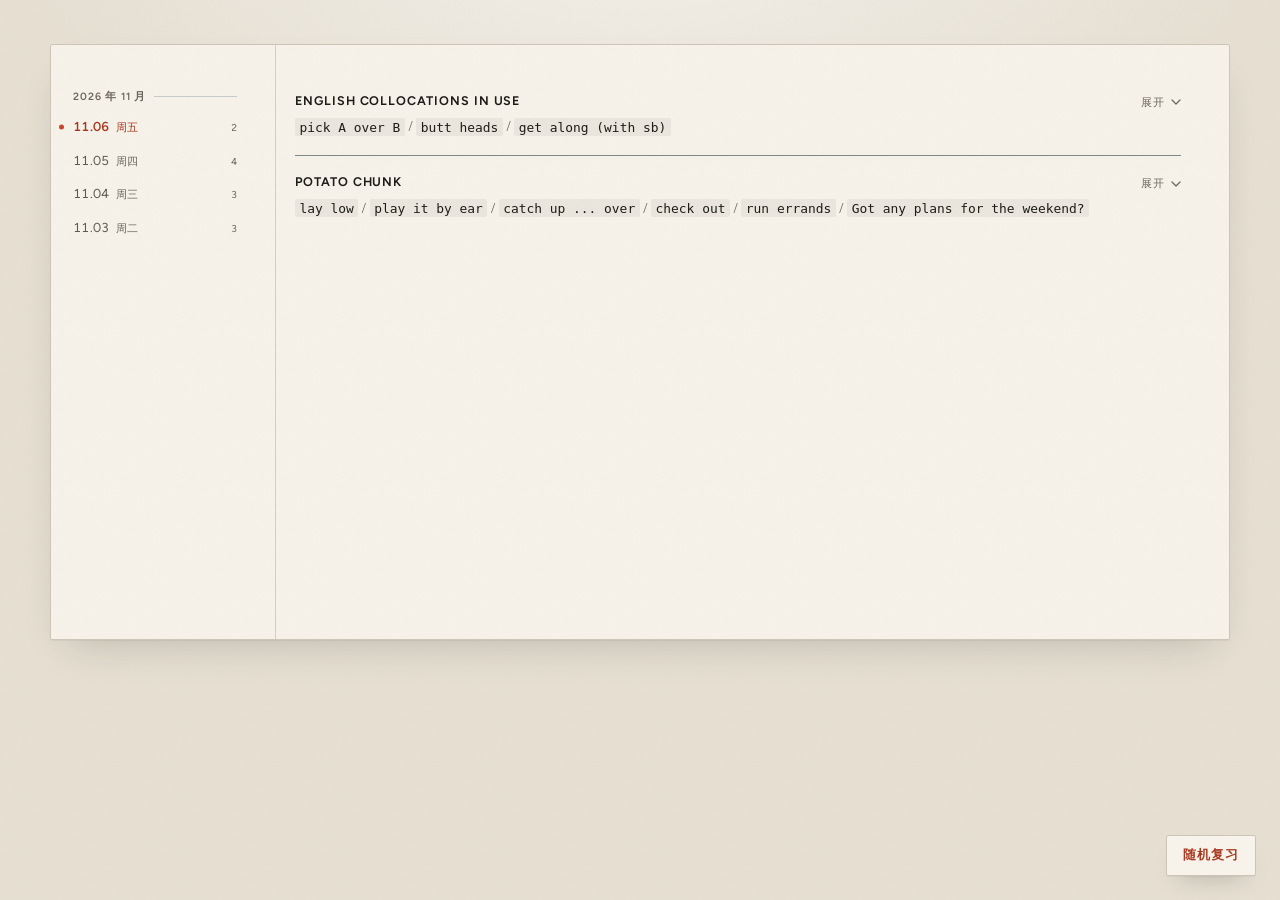
==== commit 0dd9340c: "chore: update books site" ====
--- a/index.html
+++ b/index.html
@@ -11,8 +11,8 @@
       content="把 Obsidian 里的英语读书笔记按日期整理成一页一页的复习登记册。"
     />
     <title>英语练习登记册</title>
-    <script type="module" crossorigin src="./assets/index-CVHvFEve.js"></script>
-    <link rel="stylesheet" crossorigin href="./assets/index-m_kXC3H1.css">
+    <script type="module" crossorigin src="./assets/index-CmHXAJrg.js"></script>
+    <link rel="stylesheet" crossorigin href="./assets/index-UAXbfeO8.css">
   </head>
   <body>
     <!--
--- a/assets/index-UAXbfeO8.css
+++ b/assets/index-UAXbfeO8.css
@@ -0,0 +1,2 @@
+/*! tailwindcss v4.3.4 | MIT License | https://tailwindcss.com */
+@layer properties{@supports (((-webkit-hyphens:none)) and (not (margin-trim:block))) or ((-moz-orient:inline) and (not (color:rgb(from red r g b)))){:root,:host{--shimmer-angle:20deg}*,:before,:after,::backdrop{--tw-border-style:solid;--tw-font-weight:initial;--tw-ordinal:initial;--tw-slashed-zero:initial;--tw-numeric-figure:initial;--tw-numeric-spacing:initial;--tw-numeric-fraction:initial;--tw-shadow:0 0 #0000;--tw-shadow-color:initial;--tw-shadow-alpha:100%;--tw-inset-shadow:0 0 #0000;--tw-inset-shadow-color:initial;--tw-inset-shadow-alpha:100%;--tw-ring-color:initial;--tw-ring-shadow:0 0 #0000;--tw-inset-ring-color:initial;--tw-inset-ring-shadow:0 0 #0000;--tw-ring-inset:initial;--tw-ring-offset-width:0px;--tw-ring-offset-color:#fff;--tw-ring-offset-shadow:0 0 #0000;--tw-outline-style:solid;--tw-translate-x:0;--tw-translate-y:0;--tw-translate-z:0;--tw-animation-delay:0s;--tw-animation-direction:normal;--tw-animation-duration:initial;--tw-animation-fill-mode:none;--tw-animation-iteration-count:1;--tw-enter-blur:0;--tw-enter-opacity:1;--tw-enter-rotate:0;--tw-enter-scale:1;--tw-enter-translate-x:0;--tw-enter-translate-y:0;--tw-exit-blur:0;--tw-exit-opacity:1;--tw-exit-rotate:0;--tw-exit-scale:1;--tw-exit-translate-x:0;--tw-exit-translate-y:0;--scroll-fade-t:0px;--scroll-fade-b:0px;--scroll-fade-s:0px;--scroll-fade-e:0px;--scroll-fade-mask:initial;--shimmer-image:initial;--shimmer-text-fill:initial}}}@layer theme{:root,:host{--font-sans:"Figtree Variable", "PingFang SC", "Hiragino Sans GB", "Microsoft YaHei", sans-serif;--font-mono:ui-monospace, SFMono-Regular, Menlo, Monaco, Consolas, "Liberation Mono", "Courier New", monospace;--spacing:.25rem;--text-xs:.75rem;--text-xs--line-height:calc(1 / .75);--text-sm:.875rem;--text-sm--line-height:calc(1.25 / .875);--font-weight-medium:500;--default-transition-duration:.15s;--default-transition-timing-function:cubic-bezier(.4, 0, .2, 1);--default-font-family:"Figtree Variable", "PingFang SC", "Hiragino Sans GB", "Microsoft YaHei", sans-serif;--default-mono-font-family:var(--font-mono)}}@layer base{*,:after,:before,::backdrop{box-sizing:border-box;border:0 solid;margin:0;padding:0}::file-selector-button{box-sizing:border-box;border:0 solid;margin:0;padding:0}html,:host{-webkit-text-size-adjust:100%;tab-size:4;line-height:1.5;font-family:var(--default-font-family,-apple-system, BlinkMacSystemFont, "Segoe UI", Roboto, "Helvetica Neue", "Noto Sans", Arial, sans-serif, "Apple Color Emoji", "Segoe UI Emoji", "Segoe UI Symbol", "Noto Color Emoji");font-feature-settings:var(--default-font-feature-settings,normal);font-variation-settings:var(--default-font-variation-settings,normal);-webkit-tap-highlight-color:transparent}hr{height:0;color:inherit;border-top-width:1px}abbr:where([title]){-webkit-text-decoration:underline dotted;text-decoration:underline dotted}h1,h2,h3,h4,h5,h6{font-size:inherit;font-weight:inherit}a{color:inherit;-webkit-text-decoration:inherit;-webkit-text-decoration:inherit;-webkit-text-decoration:inherit;-webkit-text-decoration:inherit;text-decoration:inherit}b,strong{font-weight:bolder}code,kbd,samp,pre{font-family:var(--default-mono-font-family,ui-monospace, SFMono-Regular, Menlo, Monaco, Consolas, "Liberation Mono", "Courier New", monospace);font-feature-settings:var(--default-mono-font-feature-settings,normal);font-variation-settings:var(--default-mono-font-variation-settings,normal);font-size:1em}small{font-size:80%}sub,sup{vertical-align:baseline;font-size:75%;line-height:0;position:relative}sub{bottom:-.25em}sup{top:-.5em}table{text-indent:0;border-color:inherit;border-collapse:collapse}:-moz-focusring:where(:not(iframe)){outline:auto}progress{vertical-align:baseline}summary{display:list-item}ol,ul,menu{list-style:none}img,svg,video,canvas,audio,iframe,embed,object{vertical-align:middle;display:block}img,video{max-width:100%;height:auto}button,input,select,optgroup,textarea{font:inherit;font-feature-settings:inherit;font-variation-settings:inherit;letter-spacing:inherit;color:inherit;opacity:1;background-color:#0000;border-radius:0}::file-selector-button{font:inherit;font-feature-settings:inherit;font-variation-settings:inherit;letter-spacing:inherit;color:inherit;opacity:1;background-color:#0000;border-radius:0}:where(select:is([multiple],[size])) optgroup{font-weight:bolder}:where(select:is([multiple],[size])) optgroup option{padding-inline-start:20px}::file-selector-button{margin-inline-end:4px}::placeholder{opacity:1}@supports (not ((-webkit-appearance:-apple-pay-button))) or (contain-intrinsic-size:1px){::placeholder{color:currentColor}@supports (color:color-mix(in lab, red, red)){::placeholder{color:color-mix(in oklab, currentcolor 50%, transparent)}}}textarea{resize:vertical}::-webkit-search-decoration{-webkit-appearance:none}::-webkit-date-and-time-value{min-height:1lh;text-align:inherit}::-webkit-datetime-edit{display:inline-flex}::-webkit-datetime-edit-fields-wrapper{padding:0}::-webkit-datetime-edit{padding-block:0}::-webkit-datetime-edit-year-field{padding-block:0}::-webkit-datetime-edit-month-field{padding-block:0}::-webkit-datetime-edit-day-field{padding-block:0}::-webkit-datetime-edit-hour-field{padding-block:0}::-webkit-datetime-edit-minute-field{padding-block:0}::-webkit-datetime-edit-second-field{padding-block:0}::-webkit-datetime-edit-millisecond-field{padding-block:0}::-webkit-datetime-edit-meridiem-field{padding-block:0}::-webkit-calendar-picker-indicator{line-height:1}:-moz-ui-invalid{box-shadow:none}button,input:where([type=button],[type=reset],[type=submit]){appearance:button}::file-selector-button{appearance:button}::-webkit-inner-spin-button{height:auto}::-webkit-outer-spin-button{height:auto}[hidden]:where(:not([hidden=until-found])){display:none!important}*{border-color:var(--border);outline-color:var(--ring)}@supports (color:color-mix(in lab, red, red)){*{outline-color:color-mix(in oklab, var(--ring) 50%, transparent)}}body{background-color:var(--background);color:var(--foreground)}html{font-family:Figtree Variable,PingFang SC,Hiragino Sans GB,Microsoft YaHei,sans-serif}}@layer components;@layer utilities{.collapse{visibility:collapse}.invisible{visibility:hidden}.visible{visibility:visible}.fixed{position:fixed}.relative{position:relative}.static{position:static}.sticky{position:sticky}.block{display:block}.contents{display:contents}.grid{display:grid}.hidden{display:none}.inline{display:inline}.inline-flex{display:inline-flex}.table{display:table}.size-6{width:calc(var(--spacing) * 6);height:calc(var(--spacing) * 6)}.size-8{width:calc(var(--spacing) * 8);height:calc(var(--spacing) * 8)}.size-9{width:calc(var(--spacing) * 9);height:calc(var(--spacing) * 9)}.size-10{width:calc(var(--spacing) * 10);height:calc(var(--spacing) * 10)}.h-6{height:calc(var(--spacing) * 6)}.h-8{height:calc(var(--spacing) * 8)}.h-9{height:calc(var(--spacing) * 9)}.h-10{height:calc(var(--spacing) * 10)}.shrink-0{flex-shrink:0}.resize{resize:both}.items-center{align-items:center}.justify-center{justify-content:center}.gap-1{gap:var(--spacing)}.gap-1\.5{gap:calc(var(--spacing) * 1.5)}.rounded{border-radius:.25rem}.rounded-4xl{border-radius:calc(var(--radius) * 2.6)}.border{border-style:var(--tw-border-style);border-width:1px}.border-border{border-color:var(--border)}.border-transparent{border-color:#0000}.bg-destructive\/10{background-color:var(--destructive)}@supports (color:color-mix(in lab, red, red)){.bg-destructive\/10{background-color:color-mix(in oklab, var(--destructive) 10%, transparent)}}.bg-input\/30{background-color:var(--input)}@supports (color:color-mix(in lab, red, red)){.bg-input\/30{background-color:color-mix(in oklab, var(--input) 30%, transparent)}}.bg-primary{background-color:var(--primary)}.bg-secondary{background-color:var(--secondary)}.bg-clip-padding{background-clip:padding-box}.px-2\.5{padding-inline:calc(var(--spacing) * 2.5)}.px-3{padding-inline:calc(var(--spacing) * 3)}.px-4{padding-inline:calc(var(--spacing) * 4)}.text-sm{font-size:var(--text-sm);line-height:var(--tw-leading,var(--text-sm--line-height))}.text-xs{font-size:var(--text-xs);line-height:var(--tw-leading,var(--text-xs--line-height))}.font-medium{--tw-font-weight:var(--font-weight-medium);font-weight:var(--font-weight-medium)}.whitespace-nowrap{white-space:nowrap}.text-destructive{color:var(--destructive)}.text-primary{color:var(--primary)}.text-primary-foreground{color:var(--primary-foreground)}.text-secondary-foreground{color:var(--secondary-foreground)}.uppercase{text-transform:uppercase}.tabular-nums{--tw-numeric-spacing:tabular-nums;font-variant-numeric:var(--tw-ordinal, ) var(--tw-slashed-zero, ) var(--tw-numeric-figure, ) var(--tw-numeric-spacing, ) var(--tw-numeric-fraction, )}.underline-offset-4{text-underline-offset:4px}.shadow{--tw-shadow:0 1px 3px 0 var(--tw-shadow-color,#0000001a), 0 1px 2px -1px var(--tw-shadow-color,#0000001a);box-shadow:var(--tw-inset-shadow), var(--tw-inset-ring-shadow), var(--tw-ring-offset-shadow), var(--tw-ring-shadow), var(--tw-shadow)}.outline{outline-style:var(--tw-outline-style);outline-width:1px}.transition-all{transition-property:all;transition-timing-function:var(--tw-ease,var(--default-transition-timing-function));transition-duration:var(--tw-duration,var(--default-transition-duration))}.outline-none{--tw-outline-style:none;outline-style:none}.select-none{-webkit-user-select:none;user-select:none}@media (hover:hover){.hover\:bg-\[color-mix\(in_oklch\,var\(--secondary\)\,var\(--foreground\)_5\%\)\]:hover{background-color:var(--secondary)}@supports (color:color-mix(in lab, red, red)){.hover\:bg-\[color-mix\(in_oklch\,var\(--secondary\)\,var\(--foreground\)_5\%\)\]:hover{background-color:color-mix(in oklch,var(--secondary),var(--foreground) 5%)}}.hover\:bg-destructive\/20:hover{background-color:var(--destructive)}@supports (color:color-mix(in lab, red, red)){.hover\:bg-destructive\/20:hover{background-color:color-mix(in oklab, var(--destructive) 20%, transparent)}}.hover\:bg-input\/50:hover{background-color:var(--input)}@supports (color:color-mix(in lab, red, red)){.hover\:bg-input\/50:hover{background-color:color-mix(in oklab, var(--input) 50%, transparent)}}.hover\:bg-muted:hover{background-color:var(--muted)}.hover\:bg-primary\/80:hover{background-color:var(--primary)}@supports (color:color-mix(in lab, red, red)){.hover\:bg-primary\/80:hover{background-color:color-mix(in oklab, var(--primary) 80%, transparent)}}.hover\:text-foreground:hover{color:var(--foreground)}.hover\:underline:hover{text-decoration-line:underline}}.focus-visible\:border-destructive\/40:focus-visible{border-color:var(--destructive)}@supports (color:color-mix(in lab, red, red)){.focus-visible\:border-destructive\/40:focus-visible{border-color:color-mix(in oklab, var(--destructive) 40%, transparent)}}.focus-visible\:border-ring:focus-visible{border-color:var(--ring)}.focus-visible\:ring-\[3px\]:focus-visible{--tw-ring-shadow:var(--tw-ring-inset, ) 0 0 0 calc(3px + var(--tw-ring-offset-width)) var(--tw-ring-color,currentcolor);box-shadow:var(--tw-inset-shadow), var(--tw-inset-ring-shadow), var(--tw-ring-offset-shadow), var(--tw-ring-shadow), var(--tw-shadow)}.focus-visible\:ring-destructive\/20:focus-visible{--tw-ring-color:var(--destructive)}@supports (color:color-mix(in lab, red, red)){.focus-visible\:ring-destructive\/20:focus-visible{--tw-ring-color:color-mix(in oklab, var(--destructive) 20%, transparent)}}.focus-visible\:ring-ring\/50:focus-visible{--tw-ring-color:var(--ring)}@supports (color:color-mix(in lab, red, red)){.focus-visible\:ring-ring\/50:focus-visible{--tw-ring-color:color-mix(in oklab, var(--ring) 50%, transparent)}}.active\:not-aria-\[haspopup\]\:translate-y-px:active:not([aria-haspopup]){--tw-translate-y:1px;translate:var(--tw-translate-x) var(--tw-translate-y)}.disabled\:pointer-events-none:disabled{pointer-events:none}.disabled\:opacity-50:disabled{opacity:.5}.has-data-\[icon\=inline-end\]\:pr-2:has([data-icon=inline-end]){padding-right:calc(var(--spacing) * 2)}.has-data-\[icon\=inline-end\]\:pr-2\.5:has([data-icon=inline-end]){padding-right:calc(var(--spacing) * 2.5)}.has-data-\[icon\=inline-end\]\:pr-3:has([data-icon=inline-end]){padding-right:calc(var(--spacing) * 3)}.has-data-\[icon\=inline-start\]\:pl-2:has([data-icon=inline-start]){padding-left:calc(var(--spacing) * 2)}.has-data-\[icon\=inline-start\]\:pl-2\.5:has([data-icon=inline-start]){padding-left:calc(var(--spacing) * 2.5)}.has-data-\[icon\=inline-start\]\:pl-3:has([data-icon=inline-start]){padding-left:calc(var(--spacing) * 3)}.aria-expanded\:bg-muted[aria-expanded=true]{background-color:var(--muted)}.aria-expanded\:bg-secondary[aria-expanded=true]{background-color:var(--secondary)}.aria-expanded\:text-foreground[aria-expanded=true]{color:var(--foreground)}.aria-expanded\:text-secondary-foreground[aria-expanded=true]{color:var(--secondary-foreground)}.aria-invalid\:border-destructive[aria-invalid=true]{border-color:var(--destructive)}.aria-invalid\:ring-\[3px\][aria-invalid=true]{--tw-ring-shadow:var(--tw-ring-inset, ) 0 0 0 calc(3px + var(--tw-ring-offset-width)) var(--tw-ring-color,currentcolor);box-shadow:var(--tw-inset-shadow), var(--tw-inset-ring-shadow), var(--tw-ring-offset-shadow), var(--tw-ring-shadow), var(--tw-shadow)}.aria-invalid\:ring-destructive\/20[aria-invalid=true]{--tw-ring-color:var(--destructive)}@supports (color:color-mix(in lab, red, red)){.aria-invalid\:ring-destructive\/20[aria-invalid=true]{--tw-ring-color:color-mix(in oklab, var(--destructive) 20%, transparent)}}.dark\:bg-destructive\/20:is(.dark *){background-color:var(--destructive)}@supports (color:color-mix(in lab, red, red)){.dark\:bg-destructive\/20:is(.dark *){background-color:color-mix(in oklab, var(--destructive) 20%, transparent)}}@media (hover:hover){.dark\:hover\:bg-destructive\/30:is(.dark *):hover{background-color:var(--destructive)}@supports (color:color-mix(in lab, red, red)){.dark\:hover\:bg-destructive\/30:is(.dark *):hover{background-color:color-mix(in oklab, var(--destructive) 30%, transparent)}}.dark\:hover\:bg-muted\/50:is(.dark *):hover{background-color:var(--muted)}@supports (color:color-mix(in lab, red, red)){.dark\:hover\:bg-muted\/50:is(.dark *):hover{background-color:color-mix(in oklab, var(--muted) 50%, transparent)}}}.dark\:focus-visible\:ring-destructive\/40:is(.dark *):focus-visible{--tw-ring-color:var(--destructive)}@supports (color:color-mix(in lab, red, red)){.dark\:focus-visible\:ring-destructive\/40:is(.dark *):focus-visible{--tw-ring-color:color-mix(in oklab, var(--destructive) 40%, transparent)}}.dark\:aria-invalid\:border-destructive\/50:is(.dark *)[aria-invalid=true]{border-color:var(--destructive)}@supports (color:color-mix(in lab, red, red)){.dark\:aria-invalid\:border-destructive\/50:is(.dark *)[aria-invalid=true]{border-color:color-mix(in oklab, var(--destructive) 50%, transparent)}}.dark\:aria-invalid\:ring-destructive\/40:is(.dark *)[aria-invalid=true]{--tw-ring-color:var(--destructive)}@supports (color:color-mix(in lab, red, red)){.dark\:aria-invalid\:ring-destructive\/40:is(.dark *)[aria-invalid=true]{--tw-ring-color:color-mix(in oklab, var(--destructive) 40%, transparent)}}.\[\&_svg\]\:pointer-events-none svg{pointer-events:none}.\[\&_svg\]\:shrink-0 svg{flex-shrink:0}.\[\&_svg\:not\(\[class\*\=\'size-\'\]\)\]\:size-3 svg:not([class*=size-]){width:calc(var(--spacing) * 3);height:calc(var(--spacing) * 3)}.\[\&_svg\:not\(\[class\*\=\'size-\'\]\)\]\:size-4 svg:not([class*=size-]){width:calc(var(--spacing) * 4);height:calc(var(--spacing) * 4)}}@property --tw-animation-delay{syntax:"*";inherits:false;initial-value:0s}@property --tw-animation-direction{syntax:"*";inherits:false;initial-value:normal}@property --tw-animation-duration{syntax:"*";inherits:false}@property --tw-animation-fill-mode{syntax:"*";inherits:false;initial-value:none}@property --tw-animation-iteration-count{syntax:"*";inherits:false;initial-value:1}@property --tw-enter-blur{syntax:"*";inherits:false;initial-value:0}@property --tw-enter-opacity{syntax:"*";inherits:false;initial-value:1}@property --tw-enter-rotate{syntax:"*";inherits:false;initial-value:0}@property --tw-enter-scale{syntax:"*";inherits:false;initial-value:1}@property --tw-enter-translate-x{syntax:"*";inherits:false;initial-value:0}@property --tw-enter-translate-y{syntax:"*";inherits:false;initial-value:0}@property --tw-exit-blur{syntax:"*";inherits:false;initial-value:0}@property --tw-exit-opacity{syntax:"*";inherits:false;initial-value:1}@property --tw-exit-rotate{syntax:"*";inherits:false;initial-value:0}@property --tw-exit-scale{syntax:"*";inherits:false;initial-value:1}@property --tw-exit-translate-x{syntax:"*";inherits:false;initial-value:0}@property --tw-exit-translate-y{syntax:"*";inherits:false;initial-value:0}@property --scroll-fade-t{syntax:"<length-percentage>";inherits:false;initial-value:0}@property --scroll-fade-b{syntax:"<length-percentage>";inherits:false;initial-value:0}@property --scroll-fade-s{syntax:"<length-percentage>";inherits:false;initial-value:0}@property --scroll-fade-e{syntax:"<length-percentage>";inherits:false;initial-value:0}@property --scroll-fade-mask{syntax:"*";inherits:false}@property --shimmer-angle{syntax:"<angle>";inherits:true;initial-value:20deg}@property --shimmer-image{syntax:"*";inherits:false}@property --shimmer-text-fill{syntax:"*";inherits:false}@media (prefers-reduced-motion:reduce){.shimmer{-webkit-text-fill-color:currentColor;background-image:none;animation:none}}@font-face{font-family:Figtree Variable;font-style:normal;font-display:swap;font-weight:300 900;src:url(./figtree-latin-ext-wght-normal-DCwSJGxG.woff2)format("woff2-variations");unicode-range:U+100-2BA,U+2BD-2C5,U+2C7-2CC,U+2CE-2D7,U+2DD-2FF,U+304,U+308,U+329,U+1D00-1DBF,U+1E00-1E9F,U+1EF2-1EFF,U+2020,U+20A0-20AB,U+20AD-20C0,U+2113,U+2C60-2C7F,U+A720-A7FF}@font-face{font-family:Figtree Variable;font-style:normal;font-display:swap;font-weight:300 900;src:url(./figtree-latin-wght-normal-D_ZTVpCC.woff2)format("woff2-variations");unicode-range:U+??,U+131,U+152-153,U+2BB-2BC,U+2C6,U+2DA,U+2DC,U+304,U+308,U+329,U+2000-206F,U+20AC,U+2122,U+2191,U+2193,U+2212,U+2215,U+FEFF,U+FFFD}:root{--background:#e6dfd2;--foreground:#1e1c18;--card:#f7f3ea;--card-foreground:#1e1c18;--popover:#f7f3ea;--popover-foreground:#1e1c18;--primary:#a83a22;--primary-foreground:#f7f3ea;--secondary:#eae4d8;--secondary-foreground:#1e1c18;--muted:#eee9de;--muted-foreground:#6b6459;--accent:#f0e8db;--accent-foreground:#1e1c18;--destructive:#a83a22;--border:#c9c2b4;--input:#d3cfc4;--ring:#c8452d;--chart-1:#c8452d;--chart-2:#968f82;--chart-3:#5f594f;--chart-4:#1e1c18;--chart-5:#d3cfc4;--radius:.25rem;--sidebar:#f7f3ea;--sidebar-foreground:#1e1c18;--sidebar-primary:#a83a22;--sidebar-primary-foreground:#f7f3ea;--sidebar-accent:#f0e8db;--sidebar-accent-foreground:#1e1c18;--sidebar-border:#c9c2b4;--sidebar-ring:#c8452d;--paper:#f7f3ea;--desk:#e6dfd2;--ink:#1e1c18;--ink-soft:#5f594f;--ink-muted:#6b6459;--rule:#c4cccb;--rule-strong:#7d8a8c;--table-rule:#758284;--mark:#c8452d;--mark-ink:#a83a22;--mark-wash:#c8452d12;--ease:cubic-bezier(.22, 1, .36, 1);--font-title:"Figtree Variable", "Songti SC", "SimSun", serif;--font-read:"Iowan Old Style", "Palatino Linotype", "Book Antiqua", Palatino, Georgia, "Songti SC", "SimSun", serif}.dark{--background:oklch(14.5% 0 0);--foreground:oklch(98.5% 0 0);--card:oklch(20.5% 0 0);--card-foreground:oklch(98.5% 0 0);--popover:oklch(20.5% 0 0);--popover-foreground:oklch(98.5% 0 0);--primary:oklch(92.2% 0 0);--primary-foreground:oklch(20.5% 0 0);--secondary:oklch(26.9% 0 0);--secondary-foreground:oklch(98.5% 0 0);--muted:oklch(26.9% 0 0);--muted-foreground:oklch(70.8% 0 0);--accent:oklch(26.9% 0 0);--accent-foreground:oklch(98.5% 0 0);--destructive:oklch(70.4% .191 22.216);--border:oklch(100% 0 0/.1);--input:oklch(100% 0 0/.15);--ring:oklch(55.6% 0 0);--chart-1:oklch(87% 0 0);--chart-2:oklch(55.6% 0 0);--chart-3:oklch(43.9% 0 0);--chart-4:oklch(37.1% 0 0);--chart-5:oklch(26.9% 0 0);--sidebar:oklch(20.5% 0 0);--sidebar-foreground:oklch(98.5% 0 0);--sidebar-primary:oklch(48.8% .243 264.376);--sidebar-primary-foreground:oklch(98.5% 0 0);--sidebar-accent:oklch(26.9% 0 0);--sidebar-accent-foreground:oklch(98.5% 0 0);--sidebar-border:oklch(100% 0 0/.1);--sidebar-ring:oklch(55.6% 0 0)}html{background:var(--desk)}body{background-color:var(--desk);min-height:100svh;color:var(--ink);caret-color:var(--mark);-webkit-font-smoothing:antialiased;text-rendering:optimizelegibility;background-image:radial-gradient(900px 420px at 50% -8%,#ffffff80,#0000 70%),url("data:image/svg+xml,%3Csvg xmlns='http://www.w3.org/2000/svg' width='160' height='160'%3E%3Cfilter id='n'%3E%3CfeTurbulence type='fractalNoise' baseFrequency='.85' numOctaves='2' stitchTiles='stitch'/%3E%3CfeColorMatrix type='saturate' values='0'/%3E%3C/filter%3E%3Crect width='160' height='160' filter='url(%23n)' opacity='.04'/%3E%3C/svg%3E");margin:0}*{scrollbar-width:thin;scrollbar-color:var(--rule-strong) transparent}::selection{color:var(--ink);background:#c8452d2e}:where(button,a,[tabindex]):focus-visible{outline:2px solid var(--mark);outline-offset:2px;border-radius:1px}.app{min-height:100svh;padding:clamp(16px,3.4vw,44px) clamp(10px,3.4vw,40px) clamp(48px,8vw,96px)}.paper{background-color:var(--paper);background-image:url("data:image/svg+xml,%3Csvg xmlns='http://www.w3.org/2000/svg' width='160' height='160'%3E%3Cfilter id='n'%3E%3CfeTurbulence type='fractalNoise' baseFrequency='.85' numOctaves='2' stitchTiles='stitch'/%3E%3CfeColorMatrix type='saturate' values='0'/%3E%3C/filter%3E%3Crect width='160' height='160' filter='url(%23n)' opacity='.05'/%3E%3C/svg%3E");border:1px solid #cdc6b8;border-radius:2px;width:min(1180px,100%);margin:0 auto;position:relative;box-shadow:0 1px 1px #1e1c180d,0 18px 40px -18px #1e1c1838}.register{grid-template-columns:208px minmax(0,1fr);align-items:start;display:grid}.date-index{scrollbar-width:thin;align-self:start;max-height:calc(100svh - 48px);padding:26px 0 32px;position:sticky;top:24px;overflow:hidden auto}.index-group,.index-days{display:contents}.index-month{letter-spacing:.08em;color:var(--ink-muted);white-space:nowrap;align-items:center;gap:8px;margin:0;padding:18px 22px 6px;font-size:10.5px;font-weight:600;display:flex}.index-month:after{content:"";background:var(--rule);flex:1;height:1px}.index-day{width:100%;font:inherit;text-align:left;color:var(--ink-soft);cursor:pointer;background:0 0;border:0;align-items:baseline;gap:7px;margin:0;padding:7px 22px;transition:background-color .16s,color .16s;display:flex;position:relative}.index-day:hover{background:var(--mark-wash);color:var(--ink)}.index-day[aria-current=date]{color:var(--mark-ink);font-weight:600}.index-day[aria-current=date]:before{content:"";background:var(--mark);border-radius:50%;width:5px;height:5px;position:absolute;top:50%;left:8px;transform:translateY(-50%)}.index-date{font-variant-numeric:tabular-nums;letter-spacing:.02em;font-size:13px}.index-weekday{color:var(--ink-muted);font-size:10.5px;font-weight:400}.index-day[aria-current=date] .index-weekday{color:var(--mark-ink)}.index-count{color:var(--ink-muted);font-variant-numeric:tabular-nums;margin-left:auto;font-size:10px;font-weight:400}.day-sheet{min-height:66svh;animation:sheet-settle .36s var(--ease) both;padding:30px 48px 42px 36px;position:relative}@keyframes sheet-settle{0%{opacity:0;transform:translateY(5px)}to{opacity:1;transform:translateY(0)}}.day-sheet:before{content:"";background:#c8452d42;width:1px;position:absolute;top:0;bottom:0;left:16px}.band{border-bottom:1px solid var(--rule-strong);position:relative}.band:last-child{border-bottom:0}.band-sentinel{visibility:hidden;pointer-events:none;width:1px;height:1px;position:absolute;top:0;left:0}.band[data-open=true] .band-title{z-index:10;background-color:var(--paper);position:sticky;top:0}.band[data-open=true][data-stuck=true] .band-title{box-shadow:0 6px 14px -10px #1e1c1859}.band[data-open=true] .band-title:after{content:"";background:var(--rule-strong);opacity:0;pointer-events:none;height:1px;position:absolute;bottom:0;left:0;right:0}.band[data-open=true][data-stuck=true] .band-title:after{opacity:1}.band-title{margin:0}.band-trigger{width:calc(100% + 20px);font:inherit;text-align:left;color:var(--ink);cursor:pointer;background:0 0;border:0;border-radius:2px;grid-template-columns:minmax(0,1fr) auto;align-items:start;gap:16px;margin:0 -10px;padding:18px 10px 17px;transition:background-color .16s;display:grid}.band-trigger:hover{background:var(--mark-wash)}.band-book{letter-spacing:.075em;text-transform:uppercase;color:var(--ink);font-size:12.5px;font-weight:650;line-height:1.35;transition:color .16s;display:block}.band-trigger:hover .band-book{color:var(--mark-ink)}.band-topics{font-family:var(--font-read);color:var(--ink-soft);margin-top:6px;font-size:15px;line-height:1.5;display:block}.band-topics code{color:var(--ink);background:#1e1c180e;border-radius:2px;padding:.12em .34em;font-family:ui-monospace,SFMono-Regular,Menlo,Consolas,monospace;font-size:.86em}.band-action{letter-spacing:.08em;color:var(--ink-muted);white-space:nowrap;align-items:center;gap:6px;padding-top:2px;font-size:10.5px;display:inline-flex}.band-chevron{transition:transform .3s var(--ease)}.band-trigger[aria-expanded=true] .band-chevron{transform:rotate(180deg)}.band-panel{transition:grid-template-rows .36s var(--ease);grid-template-rows:0fr;display:grid}.band-panel[data-open=true]{grid-template-rows:1fr}.band-panel-inner{min-height:0;overflow:hidden}.band-panel[data-open=false] .band-panel-inner{contain:paint}.band-body{font-family:var(--font-read);color:var(--ink);padding:2px 0 30px;font-size:15.5px;line-height:1.85}.band-body>:where(p,ul,ol,blockquote,h4,h5,h6,pre,hr){max-width:72ch}.band-body>table{width:100%}.band-body :is(h4,h5,h6){font-family:var(--font-read);letter-spacing:-.01em;margin:30px 0 10px;font-weight:600;line-height:1.35}.band-body h4{font-size:17.5px}.band-body h5{font-size:16px}.band-body h6{font-size:15.5px}.band-body :is(h4,h5,h6):first-child{margin-top:0}.band-body p{margin:0 0 14px}.band-body strong{color:var(--mark-ink);font-weight:650}.band-body .note-mark{border:1px solid var(--mark);width:16px;height:16px;color:var(--mark-ink);font-family:var(--font-label);vertical-align:1px;border-radius:1px;justify-content:center;align-items:center;margin-right:4px;font-size:10px;font-weight:650;line-height:1;display:inline-flex}.band-body .note-cross,.band-body .note-check{width:1.15em;font-family:var(--font-label);text-align:center;vertical-align:1px;font-size:13px;font-weight:650;line-height:1;display:inline-block}.band-body .note-cross{color:var(--mark)}.band-body .note-check{color:var(--ink)}.band-body .note-ref{font-family:var(--font-label);letter-spacing:.06em;color:var(--ink-muted);font-size:11px;font-weight:650}.band-body em{font-style:italic}.band-body ul,.band-body ol{margin:0 0 16px;padding-left:1.3em}.band-body ul{list-style:outside}.band-body ol{list-style:decimal}.band-body li{margin:4px 0;padding-left:.15em}.band-body li::marker{color:var(--mark)}.band-body blockquote{border-left:1px solid var(--rule-strong);color:var(--ink-soft);margin:16px 0;padding:2px 0 2px 16px}.band-body blockquote>:last-child{margin-bottom:0}.band-body a{color:var(--mark-ink);text-underline-offset:3px;text-decoration-line:underline;text-decoration-thickness:1px}.band-body a:hover{text-decoration-thickness:2px}.band-body code{background:#1e1c180e;border-radius:2px;padding:.12em .32em;font-family:ui-monospace,SFMono-Regular,Menlo,Consolas,monospace;font-size:.86em}.band-body pre{border:1px solid var(--rule);font-family:var(--font-read);white-space:pre-wrap;overflow-wrap:anywhere;background:#f1ebdf;border-radius:2px;margin:18px 0;padding:14px 16px;font-size:13.5px;line-height:1.75;overflow-x:auto}.band-body pre code{font-family:inherit;font-size:inherit;background:0 0;padding:0}.band-body hr{border:0;border-top:1px solid var(--rule);margin:24px 0}.band-body table{border-collapse:collapse;font-family:var(--font-sans);margin:18px 0 26px;font-size:13px;line-height:1.65}.band-body thead th{border-top:1px solid var(--table-rule);border-bottom:1px solid var(--table-rule);letter-spacing:.08em;text-align:left;color:var(--ink-muted);white-space:nowrap;background:#7d8a8c1a;padding:8px 10px;font-size:10px;font-weight:650;line-height:1.4}.band-body tbody td{border-bottom:1px solid var(--rule);vertical-align:top;padding:8px 10px}.band-body tbody tr:last-child td{border-bottom:1px solid var(--table-rule)}.band-body :is(th,td):first-child{padding-left:0}.band-body :is(th,td):last-child{padding-right:0}.band-body tbody td strong{color:var(--mark-ink)}.empty{max-width:540px;padding:72px 56px 110px}.empty-rule{background:var(--mark);width:48px;height:2px;margin-bottom:26px}.empty h2{font-family:var(--font-read);letter-spacing:-.01em;margin:0 0 10px;font-size:25px;font-weight:600}.empty p{color:var(--ink-soft);margin:0;font-size:14px;line-height:1.8}@media (width<=860px){.register{grid-template-columns:1fr}.date-index{z-index:20;border-right:0;border-bottom:1px solid var(--rule-strong);background:var(--paper);scrollbar-width:none;align-items:center;gap:6px;max-height:none;padding:9px 16px;display:flex;position:sticky;top:0;overflow:auto hidden}.date-index::-webkit-scrollbar{display:none}.index-month{letter-spacing:.06em;flex:none;padding:0 4px;font-size:10px}.index-month:after{display:none}.index-day{background:0 0;border:0;border-radius:2px;flex:none;align-items:center;width:auto;min-height:44px;padding:5px 9px;position:relative}.index-day>span{z-index:1;position:relative}.index-day:before{content:"";background:0 0;border:1px solid #0000;border-radius:2px;width:auto;height:30px;position:absolute;top:50%;left:0;right:0;transform:translateY(-50%)}.index-day:hover{background:0 0}.index-day:hover:before{background:var(--mark-wash)}.index-day[aria-current=date]{background:0 0;border-color:#0000}.index-day[aria-current=date]:before{border-color:var(--mark);background:#c8452d0f;border-radius:2px;width:auto;height:30px;display:block;top:50%;left:0;right:0;transform:translateY(-50%)}.index-count{display:none}.day-sheet{min-height:60svh;padding:24px 20px 34px}.day-sheet:before{display:none}.band[data-open=true] .band-title{top:var(--date-index-height,0px)}.band-sentinel{top:calc(-1 * var(--date-index-height,0px))}.band-trigger{width:calc(100% + 16px);margin:0 -8px;padding:15px 8px 14px}.band-book{letter-spacing:.06em;font-size:11.5px}.band-topics{font-size:14px}.band-body{font-size:15px;line-height:1.8}.empty{padding:56px 30px 90px}}@media (width<=640px){.app{padding:0}.paper{width:100%;min-height:100svh;box-shadow:none;border-left:0;border-right:0;border-radius:0}.band-body table,.band-body thead,.band-body tbody,.band-body tr,.band-body th,.band-body td{width:100%;display:block}.band-body thead{clip:rect(0 0 0 0);white-space:nowrap;width:1px;height:1px;padding:0;position:absolute;overflow:hidden}.band-body tbody tr{border-bottom:1px solid var(--rule-strong);padding:11px 0 13px}.band-body tbody tr:last-child{border-bottom:0}.band-body tbody td{border:0;grid-template-columns:74px minmax(0,1fr);gap:10px;padding:3px 0;display:grid}.band-body tbody td>.cell-value{min-width:0}.band-body tbody td:before{content:attr(data-label);letter-spacing:.06em;text-transform:uppercase;color:var(--ink-muted);padding-top:3px;font-size:9.5px;line-height:1.4}.band-body tbody td:not([data-label]){display:block}.band-body tbody td:not([data-label]):before{display:none}.band-body :is(th,td):first-child,.band-body :is(th,td):last-child{padding-left:0;padding-right:0}.band-body table{margin-bottom:20px}}@media (prefers-reduced-motion:reduce){*,:before,:after{transition-duration:.01ms!important;animation-duration:.01ms!important;animation-iteration-count:1!important}}.review-overlay{z-index:60;background:#1e1c1861;justify-content:center;align-items:center;padding:20px;display:flex;position:fixed;inset:0}.review-card{background:var(--paper);border:1px solid #cdc6b8;border-radius:2px;width:min(520px,100%);max-height:calc(100svh - 40px);padding:20px 24px 22px;overflow-y:auto;box-shadow:0 1px 1px #1e1c180d,0 18px 40px -18px #1e1c1859}.review-head{justify-content:space-between;align-items:center;margin-bottom:18px;display:flex}.review-label{font-family:var(--font-label);letter-spacing:.08em;color:var(--ink-muted);font-size:10.5px;font-weight:650}.review-close{color:var(--ink-soft);cursor:pointer;background:0 0;border:0;padding:2px 6px;font-size:18px;line-height:1}.review-close:hover{color:var(--mark)}.review-zh{font-family:var(--font-read);white-space:pre-line;color:var(--ink);margin:0 0 18px;font-size:19px;line-height:1.7}.review-input{border:1px solid var(--rule);width:100%;font-family:var(--font-read);color:var(--ink);resize:vertical;background:#ffffff73;border-radius:2px;padding:10px 12px;font-size:15.5px;line-height:1.6;display:block}.review-input:focus{border-color:var(--mark);outline:none}.review-actions{justify-content:flex-end;gap:8px;margin-top:14px;display:flex}.review-submit,.review-next{border:1px solid var(--mark);background:var(--mark);color:var(--paper);font-family:var(--font-label);letter-spacing:.075em;cursor:pointer;border-radius:2px;padding:8px 16px;font-size:12.5px;font-weight:650}.review-submit:disabled{border-color:var(--rule);color:var(--ink-muted);cursor:default;background:0 0}.review-result{border-top:1px solid var(--rule);margin-top:18px;padding-top:14px}.review-result-label{font-family:var(--font-label);letter-spacing:.08em;color:var(--ink-muted);margin:0 0 6px;font-size:10.5px;font-weight:650}.review-answer{font-family:var(--font-read);color:var(--mark-ink);margin:0 0 10px;font-size:17px;line-height:1.6}.review-source{font-family:var(--font-label);letter-spacing:.04em;color:var(--ink-muted);margin:0;font-size:11px}.review-source a{color:var(--mark-ink);text-underline-offset:3px;text-decoration-line:underline;text-decoration-thickness:1px}.review-source a:hover{color:var(--mark);text-decoration-thickness:2px}@media (width<=860px){.review-overlay{padding:14px}.review-card{padding:16px 18px 18px}.review-zh{font-size:17.5px}}.review-fab{z-index:40;background:var(--paper);color:var(--mark-ink);font-family:var(--font-label);letter-spacing:.075em;cursor:pointer;border:1px solid #cdc6b8;border-radius:2px;padding:10px 16px;font-size:12.5px;font-weight:650;position:fixed;bottom:24px;right:24px;box-shadow:0 1px 1px #1e1c180d,0 12px 24px -14px #1e1c1859}.review-fab:hover{background:var(--mark-wash)}.review-fab:focus-visible{outline:2px solid var(--mark);outline-offset:2px}@media (width<=860px){.review-fab{bottom:16px;right:16px}}@property --tw-border-style{syntax:"*";inherits:false;initial-value:solid}@property --tw-font-weight{syntax:"*";inherits:false}@property --tw-ordinal{syntax:"*";inherits:false}@property --tw-slashed-zero{syntax:"*";inherits:false}@property --tw-numeric-figure{syntax:"*";inherits:false}@property --tw-numeric-spacing{syntax:"*";inherits:false}@property --tw-numeric-fraction{syntax:"*";inherits:false}@property --tw-shadow{syntax:"*";inherits:false;initial-value:0 0 #0000}@property --tw-shadow-color{syntax:"*";inherits:false}@property --tw-shadow-alpha{syntax:"<percentage>";inherits:false;initial-value:100%}@property --tw-inset-shadow{syntax:"*";inherits:false;initial-value:0 0 #0000}@property --tw-inset-shadow-color{syntax:"*";inherits:false}@property --tw-inset-shadow-alpha{syntax:"<percentage>";inherits:false;initial-value:100%}@property --tw-ring-color{syntax:"*";inherits:false}@property --tw-ring-shadow{syntax:"*";inherits:false;initial-value:0 0 #0000}@property --tw-inset-ring-color{syntax:"*";inherits:false}@property --tw-inset-ring-shadow{syntax:"*";inherits:false;initial-value:0 0 #0000}@property --tw-ring-inset{syntax:"*";inherits:false}@property --tw-ring-offset-width{syntax:"<length>";inherits:false;initial-value:0}@property --tw-ring-offset-color{syntax:"*";inherits:false;initial-value:#fff}@property --tw-ring-offset-shadow{syntax:"*";inherits:false;initial-value:0 0 #0000}@property --tw-outline-style{syntax:"*";inherits:false;initial-value:solid}@property --tw-translate-x{syntax:"*";inherits:false;initial-value:0}@property --tw-translate-y{syntax:"*";inherits:false;initial-value:0}@property --tw-translate-z{syntax:"*";inherits:false;initial-value:0}
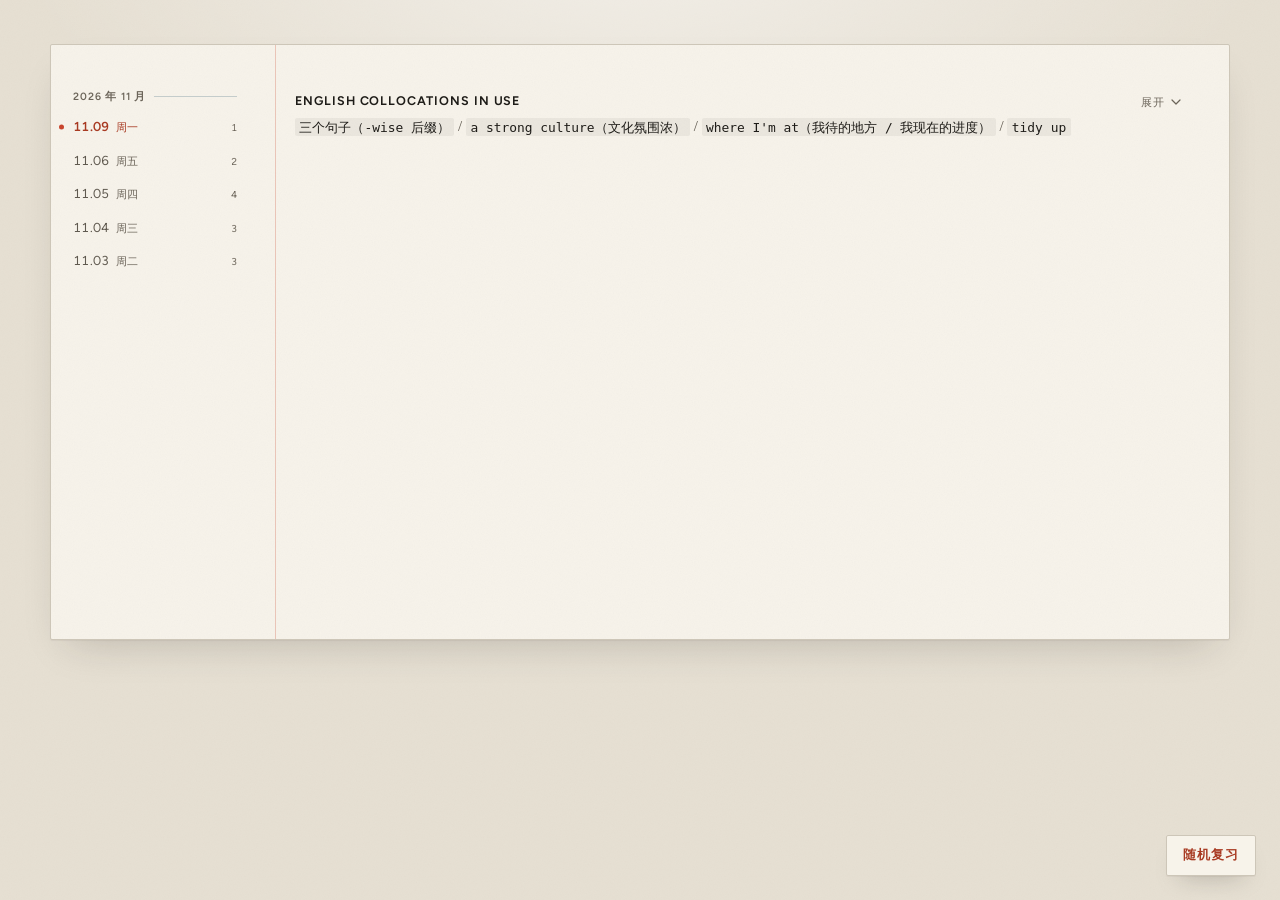
==== commit 1d7cd1cf: "chore: update books site" ====
--- a/index.html
+++ b/index.html
@@ -11,8 +11,8 @@
       content="把 Obsidian 里的英语读书笔记按日期整理成一页一页的复习登记册。"
     />
     <title>英语练习登记册</title>
-    <script type="module" crossorigin src="./assets/index-CmHXAJrg.js"></script>
-    <link rel="stylesheet" crossorigin href="./assets/index-UAXbfeO8.css">
+    <script type="module" crossorigin src="./assets/index-C9tiTaUE.js"></script>
+    <link rel="stylesheet" crossorigin href="./assets/index-WmhZDfb1.css">
   </head>
   <body>
     <!--
--- a/assets/index-WmhZDfb1.css
+++ b/assets/index-WmhZDfb1.css
@@ -0,0 +1,2 @@
+/*! tailwindcss v4.3.4 | MIT License | https://tailwindcss.com */
+@layer properties{@supports (((-webkit-hyphens:none)) and (not (margin-trim:block))) or ((-moz-orient:inline) and (not (color:rgb(from red r g b)))){:root,:host{--shimmer-angle:20deg}*,:before,:after,::backdrop{--tw-border-style:solid;--tw-font-weight:initial;--tw-ordinal:initial;--tw-slashed-zero:initial;--tw-numeric-figure:initial;--tw-numeric-spacing:initial;--tw-numeric-fraction:initial;--tw-shadow:0 0 #0000;--tw-shadow-color:initial;--tw-shadow-alpha:100%;--tw-inset-shadow:0 0 #0000;--tw-inset-shadow-color:initial;--tw-inset-shadow-alpha:100%;--tw-ring-color:initial;--tw-ring-shadow:0 0 #0000;--tw-inset-ring-color:initial;--tw-inset-ring-shadow:0 0 #0000;--tw-ring-inset:initial;--tw-ring-offset-width:0px;--tw-ring-offset-color:#fff;--tw-ring-offset-shadow:0 0 #0000;--tw-outline-style:solid;--tw-translate-x:0;--tw-translate-y:0;--tw-translate-z:0;--tw-animation-delay:0s;--tw-animation-direction:normal;--tw-animation-duration:initial;--tw-animation-fill-mode:none;--tw-animation-iteration-count:1;--tw-enter-blur:0;--tw-enter-opacity:1;--tw-enter-rotate:0;--tw-enter-scale:1;--tw-enter-translate-x:0;--tw-enter-translate-y:0;--tw-exit-blur:0;--tw-exit-opacity:1;--tw-exit-rotate:0;--tw-exit-scale:1;--tw-exit-translate-x:0;--tw-exit-translate-y:0;--scroll-fade-t:0px;--scroll-fade-b:0px;--scroll-fade-s:0px;--scroll-fade-e:0px;--scroll-fade-mask:initial;--shimmer-image:initial;--shimmer-text-fill:initial}}}@layer theme{:root,:host{--font-sans:"Figtree Variable", "PingFang SC", "Hiragino Sans GB", "Microsoft YaHei", sans-serif;--font-mono:ui-monospace, SFMono-Regular, Menlo, Monaco, Consolas, "Liberation Mono", "Courier New", monospace;--spacing:.25rem;--text-xs:.75rem;--text-xs--line-height:calc(1 / .75);--text-sm:.875rem;--text-sm--line-height:calc(1.25 / .875);--font-weight-medium:500;--default-transition-duration:.15s;--default-transition-timing-function:cubic-bezier(.4, 0, .2, 1);--default-font-family:"Figtree Variable", "PingFang SC", "Hiragino Sans GB", "Microsoft YaHei", sans-serif;--default-mono-font-family:var(--font-mono)}}@layer base{*,:after,:before,::backdrop{box-sizing:border-box;border:0 solid;margin:0;padding:0}::file-selector-button{box-sizing:border-box;border:0 solid;margin:0;padding:0}html,:host{-webkit-text-size-adjust:100%;tab-size:4;line-height:1.5;font-family:var(--default-font-family,-apple-system, BlinkMacSystemFont, "Segoe UI", Roboto, "Helvetica Neue", "Noto Sans", Arial, sans-serif, "Apple Color Emoji", "Segoe UI Emoji", "Segoe UI Symbol", "Noto Color Emoji");font-feature-settings:var(--default-font-feature-settings,normal);font-variation-settings:var(--default-font-variation-settings,normal);-webkit-tap-highlight-color:transparent}hr{height:0;color:inherit;border-top-width:1px}abbr:where([title]){-webkit-text-decoration:underline dotted;text-decoration:underline dotted}h1,h2,h3,h4,h5,h6{font-size:inherit;font-weight:inherit}a{color:inherit;-webkit-text-decoration:inherit;-webkit-text-decoration:inherit;-webkit-text-decoration:inherit;-webkit-text-decoration:inherit;text-decoration:inherit}b,strong{font-weight:bolder}code,kbd,samp,pre{font-family:var(--default-mono-font-family,ui-monospace, SFMono-Regular, Menlo, Monaco, Consolas, "Liberation Mono", "Courier New", monospace);font-feature-settings:var(--default-mono-font-feature-settings,normal);font-variation-settings:var(--default-mono-font-variation-settings,normal);font-size:1em}small{font-size:80%}sub,sup{vertical-align:baseline;font-size:75%;line-height:0;position:relative}sub{bottom:-.25em}sup{top:-.5em}table{text-indent:0;border-color:inherit;border-collapse:collapse}:-moz-focusring:where(:not(iframe)){outline:auto}progress{vertical-align:baseline}summary{display:list-item}ol,ul,menu{list-style:none}img,svg,video,canvas,audio,iframe,embed,object{vertical-align:middle;display:block}img,video{max-width:100%;height:auto}button,input,select,optgroup,textarea{font:inherit;font-feature-settings:inherit;font-variation-settings:inherit;letter-spacing:inherit;color:inherit;opacity:1;background-color:#0000;border-radius:0}::file-selector-button{font:inherit;font-feature-settings:inherit;font-variation-settings:inherit;letter-spacing:inherit;color:inherit;opacity:1;background-color:#0000;border-radius:0}:where(select:is([multiple],[size])) optgroup{font-weight:bolder}:where(select:is([multiple],[size])) optgroup option{padding-inline-start:20px}::file-selector-button{margin-inline-end:4px}::placeholder{opacity:1}@supports (not ((-webkit-appearance:-apple-pay-button))) or (contain-intrinsic-size:1px){::placeholder{color:currentColor}@supports (color:color-mix(in lab, red, red)){::placeholder{color:color-mix(in oklab, currentcolor 50%, transparent)}}}textarea{resize:vertical}::-webkit-search-decoration{-webkit-appearance:none}::-webkit-date-and-time-value{min-height:1lh;text-align:inherit}::-webkit-datetime-edit{display:inline-flex}::-webkit-datetime-edit-fields-wrapper{padding:0}::-webkit-datetime-edit{padding-block:0}::-webkit-datetime-edit-year-field{padding-block:0}::-webkit-datetime-edit-month-field{padding-block:0}::-webkit-datetime-edit-day-field{padding-block:0}::-webkit-datetime-edit-hour-field{padding-block:0}::-webkit-datetime-edit-minute-field{padding-block:0}::-webkit-datetime-edit-second-field{padding-block:0}::-webkit-datetime-edit-millisecond-field{padding-block:0}::-webkit-datetime-edit-meridiem-field{padding-block:0}::-webkit-calendar-picker-indicator{line-height:1}:-moz-ui-invalid{box-shadow:none}button,input:where([type=button],[type=reset],[type=submit]){appearance:button}::file-selector-button{appearance:button}::-webkit-inner-spin-button{height:auto}::-webkit-outer-spin-button{height:auto}[hidden]:where(:not([hidden=until-found])){display:none!important}*{border-color:var(--border);outline-color:var(--ring)}@supports (color:color-mix(in lab, red, red)){*{outline-color:color-mix(in oklab, var(--ring) 50%, transparent)}}body{background-color:var(--background);color:var(--foreground)}html{font-family:Figtree Variable,PingFang SC,Hiragino Sans GB,Microsoft YaHei,sans-serif}}@layer components;@layer utilities{.collapse{visibility:collapse}.invisible{visibility:hidden}.visible{visibility:visible}.fixed{position:fixed}.relative{position:relative}.static{position:static}.sticky{position:sticky}.block{display:block}.contents{display:contents}.grid{display:grid}.hidden{display:none}.inline{display:inline}.inline-flex{display:inline-flex}.table{display:table}.size-6{width:calc(var(--spacing) * 6);height:calc(var(--spacing) * 6)}.size-8{width:calc(var(--spacing) * 8);height:calc(var(--spacing) * 8)}.size-9{width:calc(var(--spacing) * 9);height:calc(var(--spacing) * 9)}.size-10{width:calc(var(--spacing) * 10);height:calc(var(--spacing) * 10)}.h-6{height:calc(var(--spacing) * 6)}.h-8{height:calc(var(--spacing) * 8)}.h-9{height:calc(var(--spacing) * 9)}.h-10{height:calc(var(--spacing) * 10)}.shrink-0{flex-shrink:0}.resize{resize:both}.items-center{align-items:center}.justify-center{justify-content:center}.gap-1{gap:var(--spacing)}.gap-1\.5{gap:calc(var(--spacing) * 1.5)}.rounded{border-radius:.25rem}.rounded-4xl{border-radius:calc(var(--radius) * 2.6)}.border{border-style:var(--tw-border-style);border-width:1px}.border-border{border-color:var(--border)}.border-transparent{border-color:#0000}.bg-destructive\/10{background-color:var(--destructive)}@supports (color:color-mix(in lab, red, red)){.bg-destructive\/10{background-color:color-mix(in oklab, var(--destructive) 10%, transparent)}}.bg-input\/30{background-color:var(--input)}@supports (color:color-mix(in lab, red, red)){.bg-input\/30{background-color:color-mix(in oklab, var(--input) 30%, transparent)}}.bg-primary{background-color:var(--primary)}.bg-secondary{background-color:var(--secondary)}.bg-clip-padding{background-clip:padding-box}.px-2\.5{padding-inline:calc(var(--spacing) * 2.5)}.px-3{padding-inline:calc(var(--spacing) * 3)}.px-4{padding-inline:calc(var(--spacing) * 4)}.text-sm{font-size:var(--text-sm);line-height:var(--tw-leading,var(--text-sm--line-height))}.text-xs{font-size:var(--text-xs);line-height:var(--tw-leading,var(--text-xs--line-height))}.font-medium{--tw-font-weight:var(--font-weight-medium);font-weight:var(--font-weight-medium)}.whitespace-nowrap{white-space:nowrap}.text-destructive{color:var(--destructive)}.text-primary{color:var(--primary)}.text-primary-foreground{color:var(--primary-foreground)}.text-secondary-foreground{color:var(--secondary-foreground)}.uppercase{text-transform:uppercase}.tabular-nums{--tw-numeric-spacing:tabular-nums;font-variant-numeric:var(--tw-ordinal, ) var(--tw-slashed-zero, ) var(--tw-numeric-figure, ) var(--tw-numeric-spacing, ) var(--tw-numeric-fraction, )}.underline-offset-4{text-underline-offset:4px}.shadow{--tw-shadow:0 1px 3px 0 var(--tw-shadow-color,#0000001a), 0 1px 2px -1px var(--tw-shadow-color,#0000001a);box-shadow:var(--tw-inset-shadow), var(--tw-inset-ring-shadow), var(--tw-ring-offset-shadow), var(--tw-ring-shadow), var(--tw-shadow)}.outline{outline-style:var(--tw-outline-style);outline-width:1px}.transition-all{transition-property:all;transition-timing-function:var(--tw-ease,var(--default-transition-timing-function));transition-duration:var(--tw-duration,var(--default-transition-duration))}.outline-none{--tw-outline-style:none;outline-style:none}.select-none{-webkit-user-select:none;user-select:none}@media (hover:hover){.hover\:bg-\[color-mix\(in_oklch\,var\(--secondary\)\,var\(--foreground\)_5\%\)\]:hover{background-color:var(--secondary)}@supports (color:color-mix(in lab, red, red)){.hover\:bg-\[color-mix\(in_oklch\,var\(--secondary\)\,var\(--foreground\)_5\%\)\]:hover{background-color:color-mix(in oklch,var(--secondary),var(--foreground) 5%)}}.hover\:bg-destructive\/20:hover{background-color:var(--destructive)}@supports (color:color-mix(in lab, red, red)){.hover\:bg-destructive\/20:hover{background-color:color-mix(in oklab, var(--destructive) 20%, transparent)}}.hover\:bg-input\/50:hover{background-color:var(--input)}@supports (color:color-mix(in lab, red, red)){.hover\:bg-input\/50:hover{background-color:color-mix(in oklab, var(--input) 50%, transparent)}}.hover\:bg-muted:hover{background-color:var(--muted)}.hover\:bg-primary\/80:hover{background-color:var(--primary)}@supports (color:color-mix(in lab, red, red)){.hover\:bg-primary\/80:hover{background-color:color-mix(in oklab, var(--primary) 80%, transparent)}}.hover\:text-foreground:hover{color:var(--foreground)}.hover\:underline:hover{text-decoration-line:underline}}.focus-visible\:border-destructive\/40:focus-visible{border-color:var(--destructive)}@supports (color:color-mix(in lab, red, red)){.focus-visible\:border-destructive\/40:focus-visible{border-color:color-mix(in oklab, var(--destructive) 40%, transparent)}}.focus-visible\:border-ring:focus-visible{border-color:var(--ring)}.focus-visible\:ring-\[3px\]:focus-visible{--tw-ring-shadow:var(--tw-ring-inset, ) 0 0 0 calc(3px + var(--tw-ring-offset-width)) var(--tw-ring-color,currentcolor);box-shadow:var(--tw-inset-shadow), var(--tw-inset-ring-shadow), var(--tw-ring-offset-shadow), var(--tw-ring-shadow), var(--tw-shadow)}.focus-visible\:ring-destructive\/20:focus-visible{--tw-ring-color:var(--destructive)}@supports (color:color-mix(in lab, red, red)){.focus-visible\:ring-destructive\/20:focus-visible{--tw-ring-color:color-mix(in oklab, var(--destructive) 20%, transparent)}}.focus-visible\:ring-ring\/50:focus-visible{--tw-ring-color:var(--ring)}@supports (color:color-mix(in lab, red, red)){.focus-visible\:ring-ring\/50:focus-visible{--tw-ring-color:color-mix(in oklab, var(--ring) 50%, transparent)}}.active\:not-aria-\[haspopup\]\:translate-y-px:active:not([aria-haspopup]){--tw-translate-y:1px;translate:var(--tw-translate-x) var(--tw-translate-y)}.disabled\:pointer-events-none:disabled{pointer-events:none}.disabled\:opacity-50:disabled{opacity:.5}.has-data-\[icon\=inline-end\]\:pr-2:has([data-icon=inline-end]){padding-right:calc(var(--spacing) * 2)}.has-data-\[icon\=inline-end\]\:pr-2\.5:has([data-icon=inline-end]){padding-right:calc(var(--spacing) * 2.5)}.has-data-\[icon\=inline-end\]\:pr-3:has([data-icon=inline-end]){padding-right:calc(var(--spacing) * 3)}.has-data-\[icon\=inline-start\]\:pl-2:has([data-icon=inline-start]){padding-left:calc(var(--spacing) * 2)}.has-data-\[icon\=inline-start\]\:pl-2\.5:has([data-icon=inline-start]){padding-left:calc(var(--spacing) * 2.5)}.has-data-\[icon\=inline-start\]\:pl-3:has([data-icon=inline-start]){padding-left:calc(var(--spacing) * 3)}.aria-expanded\:bg-muted[aria-expanded=true]{background-color:var(--muted)}.aria-expanded\:bg-secondary[aria-expanded=true]{background-color:var(--secondary)}.aria-expanded\:text-foreground[aria-expanded=true]{color:var(--foreground)}.aria-expanded\:text-secondary-foreground[aria-expanded=true]{color:var(--secondary-foreground)}.aria-invalid\:border-destructive[aria-invalid=true]{border-color:var(--destructive)}.aria-invalid\:ring-\[3px\][aria-invalid=true]{--tw-ring-shadow:var(--tw-ring-inset, ) 0 0 0 calc(3px + var(--tw-ring-offset-width)) var(--tw-ring-color,currentcolor);box-shadow:var(--tw-inset-shadow), var(--tw-inset-ring-shadow), var(--tw-ring-offset-shadow), var(--tw-ring-shadow), var(--tw-shadow)}.aria-invalid\:ring-destructive\/20[aria-invalid=true]{--tw-ring-color:var(--destructive)}@supports (color:color-mix(in lab, red, red)){.aria-invalid\:ring-destructive\/20[aria-invalid=true]{--tw-ring-color:color-mix(in oklab, var(--destructive) 20%, transparent)}}.dark\:bg-destructive\/20:is(.dark *){background-color:var(--destructive)}@supports (color:color-mix(in lab, red, red)){.dark\:bg-destructive\/20:is(.dark *){background-color:color-mix(in oklab, var(--destructive) 20%, transparent)}}@media (hover:hover){.dark\:hover\:bg-destructive\/30:is(.dark *):hover{background-color:var(--destructive)}@supports (color:color-mix(in lab, red, red)){.dark\:hover\:bg-destructive\/30:is(.dark *):hover{background-color:color-mix(in oklab, var(--destructive) 30%, transparent)}}.dark\:hover\:bg-muted\/50:is(.dark *):hover{background-color:var(--muted)}@supports (color:color-mix(in lab, red, red)){.dark\:hover\:bg-muted\/50:is(.dark *):hover{background-color:color-mix(in oklab, var(--muted) 50%, transparent)}}}.dark\:focus-visible\:ring-destructive\/40:is(.dark *):focus-visible{--tw-ring-color:var(--destructive)}@supports (color:color-mix(in lab, red, red)){.dark\:focus-visible\:ring-destructive\/40:is(.dark *):focus-visible{--tw-ring-color:color-mix(in oklab, var(--destructive) 40%, transparent)}}.dark\:aria-invalid\:border-destructive\/50:is(.dark *)[aria-invalid=true]{border-color:var(--destructive)}@supports (color:color-mix(in lab, red, red)){.dark\:aria-invalid\:border-destructive\/50:is(.dark *)[aria-invalid=true]{border-color:color-mix(in oklab, var(--destructive) 50%, transparent)}}.dark\:aria-invalid\:ring-destructive\/40:is(.dark *)[aria-invalid=true]{--tw-ring-color:var(--destructive)}@supports (color:color-mix(in lab, red, red)){.dark\:aria-invalid\:ring-destructive\/40:is(.dark *)[aria-invalid=true]{--tw-ring-color:color-mix(in oklab, var(--destructive) 40%, transparent)}}.\[\&_svg\]\:pointer-events-none svg{pointer-events:none}.\[\&_svg\]\:shrink-0 svg{flex-shrink:0}.\[\&_svg\:not\(\[class\*\=\'size-\'\]\)\]\:size-3 svg:not([class*=size-]){width:calc(var(--spacing) * 3);height:calc(var(--spacing) * 3)}.\[\&_svg\:not\(\[class\*\=\'size-\'\]\)\]\:size-4 svg:not([class*=size-]){width:calc(var(--spacing) * 4);height:calc(var(--spacing) * 4)}}@property --tw-animation-delay{syntax:"*";inherits:false;initial-value:0s}@property --tw-animation-direction{syntax:"*";inherits:false;initial-value:normal}@property --tw-animation-duration{syntax:"*";inherits:false}@property --tw-animation-fill-mode{syntax:"*";inherits:false;initial-value:none}@property --tw-animation-iteration-count{syntax:"*";inherits:false;initial-value:1}@property --tw-enter-blur{syntax:"*";inherits:false;initial-value:0}@property --tw-enter-opacity{syntax:"*";inherits:false;initial-value:1}@property --tw-enter-rotate{syntax:"*";inherits:false;initial-value:0}@property --tw-enter-scale{syntax:"*";inherits:false;initial-value:1}@property --tw-enter-translate-x{syntax:"*";inherits:false;initial-value:0}@property --tw-enter-translate-y{syntax:"*";inherits:false;initial-value:0}@property --tw-exit-blur{syntax:"*";inherits:false;initial-value:0}@property --tw-exit-opacity{syntax:"*";inherits:false;initial-value:1}@property --tw-exit-rotate{syntax:"*";inherits:false;initial-value:0}@property --tw-exit-scale{syntax:"*";inherits:false;initial-value:1}@property --tw-exit-translate-x{syntax:"*";inherits:false;initial-value:0}@property --tw-exit-translate-y{syntax:"*";inherits:false;initial-value:0}@property --scroll-fade-t{syntax:"<length-percentage>";inherits:false;initial-value:0}@property --scroll-fade-b{syntax:"<length-percentage>";inherits:false;initial-value:0}@property --scroll-fade-s{syntax:"<length-percentage>";inherits:false;initial-value:0}@property --scroll-fade-e{syntax:"<length-percentage>";inherits:false;initial-value:0}@property --scroll-fade-mask{syntax:"*";inherits:false}@property --shimmer-angle{syntax:"<angle>";inherits:true;initial-value:20deg}@property --shimmer-image{syntax:"*";inherits:false}@property --shimmer-text-fill{syntax:"*";inherits:false}@media (prefers-reduced-motion:reduce){.shimmer{-webkit-text-fill-color:currentColor;background-image:none;animation:none}}@font-face{font-family:Figtree Variable;font-style:normal;font-display:swap;font-weight:300 900;src:url(./figtree-latin-ext-wght-normal-DCwSJGxG.woff2)format("woff2-variations");unicode-range:U+100-2BA,U+2BD-2C5,U+2C7-2CC,U+2CE-2D7,U+2DD-2FF,U+304,U+308,U+329,U+1D00-1DBF,U+1E00-1E9F,U+1EF2-1EFF,U+2020,U+20A0-20AB,U+20AD-20C0,U+2113,U+2C60-2C7F,U+A720-A7FF}@font-face{font-family:Figtree Variable;font-style:normal;font-display:swap;font-weight:300 900;src:url(./figtree-latin-wght-normal-D_ZTVpCC.woff2)format("woff2-variations");unicode-range:U+??,U+131,U+152-153,U+2BB-2BC,U+2C6,U+2DA,U+2DC,U+304,U+308,U+329,U+2000-206F,U+20AC,U+2122,U+2191,U+2193,U+2212,U+2215,U+FEFF,U+FFFD}:root{--background:#e6dfd2;--foreground:#1e1c18;--card:#f7f3ea;--card-foreground:#1e1c18;--popover:#f7f3ea;--popover-foreground:#1e1c18;--primary:#a83a22;--primary-foreground:#f7f3ea;--secondary:#eae4d8;--secondary-foreground:#1e1c18;--muted:#eee9de;--muted-foreground:#6b6459;--accent:#f0e8db;--accent-foreground:#1e1c18;--destructive:#a83a22;--border:#c9c2b4;--input:#d3cfc4;--ring:#c8452d;--chart-1:#c8452d;--chart-2:#968f82;--chart-3:#5f594f;--chart-4:#1e1c18;--chart-5:#d3cfc4;--radius:.25rem;--sidebar:#f7f3ea;--sidebar-foreground:#1e1c18;--sidebar-primary:#a83a22;--sidebar-primary-foreground:#f7f3ea;--sidebar-accent:#f0e8db;--sidebar-accent-foreground:#1e1c18;--sidebar-border:#c9c2b4;--sidebar-ring:#c8452d;--paper:#f7f3ea;--desk:#e6dfd2;--ink:#1e1c18;--ink-soft:#5f594f;--ink-muted:#6b6459;--rule:#c4cccb;--rule-strong:#7d8a8c;--table-rule:#758284;--mark:#c8452d;--mark-ink:#a83a22;--mark-wash:#c8452d12;--ease:cubic-bezier(.22, 1, .36, 1);--font-title:"Figtree Variable", "Songti SC", "SimSun", serif;--font-read:"Iowan Old Style", "Palatino Linotype", "Book Antiqua", Palatino, Georgia, "Songti SC", "SimSun", serif}.dark{--background:oklch(14.5% 0 0);--foreground:oklch(98.5% 0 0);--card:oklch(20.5% 0 0);--card-foreground:oklch(98.5% 0 0);--popover:oklch(20.5% 0 0);--popover-foreground:oklch(98.5% 0 0);--primary:oklch(92.2% 0 0);--primary-foreground:oklch(20.5% 0 0);--secondary:oklch(26.9% 0 0);--secondary-foreground:oklch(98.5% 0 0);--muted:oklch(26.9% 0 0);--muted-foreground:oklch(70.8% 0 0);--accent:oklch(26.9% 0 0);--accent-foreground:oklch(98.5% 0 0);--destructive:oklch(70.4% .191 22.216);--border:oklch(100% 0 0/.1);--input:oklch(100% 0 0/.15);--ring:oklch(55.6% 0 0);--chart-1:oklch(87% 0 0);--chart-2:oklch(55.6% 0 0);--chart-3:oklch(43.9% 0 0);--chart-4:oklch(37.1% 0 0);--chart-5:oklch(26.9% 0 0);--sidebar:oklch(20.5% 0 0);--sidebar-foreground:oklch(98.5% 0 0);--sidebar-primary:oklch(48.8% .243 264.376);--sidebar-primary-foreground:oklch(98.5% 0 0);--sidebar-accent:oklch(26.9% 0 0);--sidebar-accent-foreground:oklch(98.5% 0 0);--sidebar-border:oklch(100% 0 0/.1);--sidebar-ring:oklch(55.6% 0 0)}html{background:var(--desk)}body{background-color:var(--desk);min-height:100svh;color:var(--ink);caret-color:var(--mark);-webkit-font-smoothing:antialiased;text-rendering:optimizelegibility;background-image:radial-gradient(900px 420px at 50% -8%,#ffffff80,#0000 70%),url("data:image/svg+xml,%3Csvg xmlns='http://www.w3.org/2000/svg' width='160' height='160'%3E%3Cfilter id='n'%3E%3CfeTurbulence type='fractalNoise' baseFrequency='.85' numOctaves='2' stitchTiles='stitch'/%3E%3CfeColorMatrix type='saturate' values='0'/%3E%3C/filter%3E%3Crect width='160' height='160' filter='url(%23n)' opacity='.04'/%3E%3C/svg%3E");margin:0}*{scrollbar-width:thin;scrollbar-color:var(--rule-strong) transparent}::selection{color:var(--ink);background:#c8452d2e}:where(button,a,[tabindex]):focus-visible{outline:2px solid var(--mark);outline-offset:2px;border-radius:1px}.app{min-height:100svh;padding:clamp(16px,3.4vw,44px) clamp(10px,3.4vw,40px) clamp(48px,8vw,96px)}.paper{background-color:var(--paper);background-image:url("data:image/svg+xml,%3Csvg xmlns='http://www.w3.org/2000/svg' width='160' height='160'%3E%3Cfilter id='n'%3E%3CfeTurbulence type='fractalNoise' baseFrequency='.85' numOctaves='2' stitchTiles='stitch'/%3E%3CfeColorMatrix type='saturate' values='0'/%3E%3C/filter%3E%3Crect width='160' height='160' filter='url(%23n)' opacity='.05'/%3E%3C/svg%3E");border:1px solid #cdc6b8;border-radius:2px;width:min(1180px,100%);margin:0 auto;position:relative;box-shadow:0 1px 1px #1e1c180d,0 18px 40px -18px #1e1c1838}.register{grid-template-columns:208px minmax(0,1fr);align-items:start;display:grid}.date-index{scrollbar-width:thin;align-self:start;max-height:calc(100svh - 48px);padding:26px 0 32px;position:sticky;top:24px;overflow:hidden auto}.index-group,.index-days{display:contents}.index-month{letter-spacing:.08em;color:var(--ink-muted);white-space:nowrap;align-items:center;gap:8px;margin:0;padding:18px 22px 6px;font-size:10.5px;font-weight:600;display:flex}.index-month:after{content:"";background:var(--rule);flex:1;height:1px}.index-day{width:100%;font:inherit;text-align:left;color:var(--ink-soft);cursor:pointer;background:0 0;border:0;align-items:baseline;gap:7px;margin:0;padding:7px 22px;transition:background-color .16s,color .16s;display:flex;position:relative}.index-day:hover{background:var(--mark-wash);color:var(--ink)}.index-day[aria-current=date]{color:var(--mark-ink);font-weight:600}.index-day[aria-current=date]:before{content:"";background:var(--mark);border-radius:50%;width:5px;height:5px;position:absolute;top:50%;left:8px;transform:translateY(-50%)}.index-date{font-variant-numeric:tabular-nums;letter-spacing:.02em;font-size:13px}.index-weekday{color:var(--ink-muted);font-size:10.5px;font-weight:400}.index-day[aria-current=date] .index-weekday{color:var(--mark-ink)}.index-count{color:var(--ink-muted);font-variant-numeric:tabular-nums;margin-left:auto;font-size:10px;font-weight:400}.day-sheet{min-height:66svh;animation:sheet-settle .36s var(--ease) both;padding:30px 48px 42px 36px;position:relative}@keyframes sheet-settle{0%{opacity:0;transform:translateY(5px)}to{opacity:1;transform:translateY(0)}}.day-sheet:before{content:"";background:#c8452d42;width:1px;position:absolute;top:0;bottom:0;left:16px}.band{border-bottom:1px solid var(--rule-strong);position:relative}.band:last-child{border-bottom:0}.band-sentinel{visibility:hidden;pointer-events:none;width:1px;height:1px;position:absolute;top:0;left:0}.band[data-open=true] .band-title{z-index:10;background-color:var(--paper);position:sticky;top:0}.band[data-open=true][data-stuck=true] .band-title{box-shadow:0 6px 14px -10px #1e1c1859}.band[data-open=true] .band-title:after{content:"";background:var(--rule-strong);opacity:0;pointer-events:none;height:1px;position:absolute;bottom:0;left:0;right:0}.band[data-open=true][data-stuck=true] .band-title:after{opacity:1}.band-title{margin:0}.band-trigger{width:calc(100% + 20px);font:inherit;text-align:left;color:var(--ink);cursor:pointer;background:0 0;border:0;border-radius:2px;grid-template-columns:minmax(0,1fr) auto;align-items:start;gap:16px;margin:0 -10px;padding:18px 10px 17px;transition:background-color .16s;display:grid}.band-trigger:hover{background:var(--mark-wash)}.band-book{letter-spacing:.075em;text-transform:uppercase;color:var(--ink);font-size:12.5px;font-weight:650;line-height:1.35;transition:color .16s;display:block}.band-trigger:hover .band-book{color:var(--mark-ink)}.band-topics{font-family:var(--font-read);color:var(--ink-soft);margin-top:6px;font-size:15px;line-height:1.5;display:block}.band-topics code{color:var(--ink);background:#1e1c180e;border-radius:2px;padding:.12em .34em;font-family:ui-monospace,SFMono-Regular,Menlo,Consolas,monospace;font-size:.86em}.band-action{letter-spacing:.08em;color:var(--ink-muted);white-space:nowrap;align-items:center;gap:6px;padding-top:2px;font-size:10.5px;display:inline-flex}.band-chevron{transition:transform .3s var(--ease)}.band-trigger[aria-expanded=true] .band-chevron{transform:rotate(180deg)}.band-panel{transition:grid-template-rows .36s var(--ease);grid-template-rows:0fr;display:grid}.band-panel[data-open=true]{grid-template-rows:1fr}.band-panel-inner{min-height:0;overflow:hidden}.band-panel[data-open=false] .band-panel-inner{contain:paint}.band-body{font-family:var(--font-read);color:var(--ink);padding:2px 0 30px;font-size:15.5px;line-height:1.85}.band-body>table{width:100%}.band-body :is(h4,h5,h6){font-family:var(--font-read);letter-spacing:-.01em;margin:30px 0 10px;font-weight:600;line-height:1.35}.band-body h4{font-size:17.5px}.band-body h5{font-size:16px}.band-body h6{font-size:15.5px}.band-body :is(h4,h5,h6):first-child{margin-top:0}.band-body p{margin:0 0 14px}.band-body strong{color:var(--mark-ink);font-weight:650}.band-body .note-mark{border:1px solid var(--mark);width:16px;height:16px;color:var(--mark-ink);font-family:var(--font-label);vertical-align:1px;border-radius:1px;justify-content:center;align-items:center;margin-right:4px;font-size:10px;font-weight:650;line-height:1;display:inline-flex}.band-body .note-cross,.band-body .note-check{width:1.15em;font-family:var(--font-label);text-align:center;vertical-align:1px;font-size:13px;font-weight:650;line-height:1;display:inline-block}.band-body .note-cross{color:var(--mark)}.band-body .note-check{color:var(--ink)}.band-body .note-ref{font-family:var(--font-label);letter-spacing:.06em;color:var(--ink-muted);font-size:11px;font-weight:650}.band-body em{font-style:italic}.band-body ul,.band-body ol{margin:0 0 16px;padding-left:1.3em}.band-body ul{list-style:outside}.band-body ol{list-style:decimal}.band-body li{margin:4px 0;padding-left:.15em}.band-body li::marker{color:var(--mark)}.band-body blockquote{border-left:1px solid var(--rule-strong);color:var(--ink-soft);margin:16px 0;padding:2px 0 2px 16px}.band-body blockquote>:last-child{margin-bottom:0}.band-body a{color:var(--mark-ink);text-underline-offset:3px;text-decoration-line:underline;text-decoration-thickness:1px}.band-body a:hover{text-decoration-thickness:2px}.band-body code{background:#1e1c180e;border-radius:2px;padding:.12em .32em;font-family:ui-monospace,SFMono-Regular,Menlo,Consolas,monospace;font-size:.86em}.band-body pre{border:1px solid var(--rule);font-family:var(--font-read);white-space:pre-wrap;overflow-wrap:anywhere;background:#f1ebdf;border-radius:2px;margin:18px 0;padding:14px 16px;font-size:13.5px;line-height:1.75;overflow-x:auto}.band-body pre code{font-family:inherit;font-size:inherit;background:0 0;padding:0}.band-body hr{border:0;border-top:1px solid var(--rule);margin:24px 0}.band-body table{border-collapse:collapse;font-family:var(--font-sans);margin:18px 0 26px;font-size:13px;line-height:1.65}.band-body thead th{border-top:1px solid var(--table-rule);border-bottom:1px solid var(--table-rule);letter-spacing:.08em;text-align:left;color:var(--ink-muted);white-space:nowrap;background:#7d8a8c1a;padding:8px 10px;font-size:10px;font-weight:650;line-height:1.4}.band-body tbody td{border-bottom:1px solid var(--rule);vertical-align:top;padding:8px 10px}.band-body tbody tr:last-child td{border-bottom:1px solid var(--table-rule)}.band-body :is(th,td):first-child{padding-left:0}.band-body :is(th,td):last-child{padding-right:0}.band-body tbody td strong{color:var(--mark-ink)}.empty{max-width:540px;padding:72px 56px 110px}.empty-rule{background:var(--mark);width:48px;height:2px;margin-bottom:26px}.empty h2{font-family:var(--font-read);letter-spacing:-.01em;margin:0 0 10px;font-size:25px;font-weight:600}.empty p{color:var(--ink-soft);margin:0;font-size:14px;line-height:1.8}@media (width<=860px){.register{grid-template-columns:1fr}.date-index{z-index:20;border-right:0;border-bottom:1px solid var(--rule-strong);background:var(--paper);scrollbar-width:none;align-items:center;gap:6px;max-height:none;padding:9px 16px;display:flex;position:sticky;top:0;overflow:auto hidden}.date-index::-webkit-scrollbar{display:none}.index-month{letter-spacing:.06em;flex:none;padding:0 4px;font-size:10px}.index-month:after{display:none}.index-day{background:0 0;border:0;border-radius:2px;flex:none;align-items:center;width:auto;min-height:44px;padding:5px 9px;position:relative}.index-day>span{z-index:1;position:relative}.index-day:before{content:"";background:0 0;border:1px solid #0000;border-radius:2px;width:auto;height:30px;position:absolute;top:50%;left:0;right:0;transform:translateY(-50%)}.index-day:hover{background:0 0}.index-day:hover:before{background:var(--mark-wash)}.index-day[aria-current=date]{background:0 0;border-color:#0000}.index-day[aria-current=date]:before{border-color:var(--mark);background:#c8452d0f;border-radius:2px;width:auto;height:30px;display:block;top:50%;left:0;right:0;transform:translateY(-50%)}.index-count{display:none}.day-sheet{min-height:60svh;padding:24px 20px 34px}.day-sheet:before{display:none}.band[data-open=true] .band-title{top:var(--date-index-height,0px)}.band-sentinel{top:calc(-1 * var(--date-index-height,0px))}.band-trigger{width:calc(100% + 16px);margin:0 -8px;padding:15px 8px 14px}.band-book{letter-spacing:.06em;font-size:11.5px}.band-topics{font-size:14px}.band-body{font-size:15px;line-height:1.8}.empty{padding:56px 30px 90px}}@media (width<=640px){.app{padding:0}.paper{width:100%;min-height:100svh;box-shadow:none;border-left:0;border-right:0;border-radius:0}.band-body table,.band-body thead,.band-body tbody,.band-body tr,.band-body th,.band-body td{width:100%;display:block}.band-body thead{clip:rect(0 0 0 0);white-space:nowrap;width:1px;height:1px;padding:0;position:absolute;overflow:hidden}.band-body tbody tr{border-bottom:1px solid var(--rule-strong);padding:11px 0 13px}.band-body tbody tr:last-child{border-bottom:0}.band-body tbody td{border:0;grid-template-columns:74px minmax(0,1fr);gap:10px;padding:3px 0;display:grid}.band-body tbody td>.cell-value{min-width:0}.band-body tbody td:before{content:attr(data-label);letter-spacing:.06em;text-transform:uppercase;color:var(--ink-muted);padding-top:3px;font-size:9.5px;line-height:1.4}.band-body tbody td:not([data-label]){display:block}.band-body tbody td:not([data-label]):before{display:none}.band-body :is(th,td):first-child,.band-body :is(th,td):last-child{padding-left:0;padding-right:0}.band-body table{margin-bottom:20px}}@media (prefers-reduced-motion:reduce){*,:before,:after{transition-duration:.01ms!important;animation-duration:.01ms!important;animation-iteration-count:1!important}}.review-overlay{z-index:60;background:#1e1c1861;justify-content:center;align-items:center;padding:20px;display:flex;position:fixed;inset:0}.review-card{background:var(--paper);border:1px solid #cdc6b8;border-radius:2px;width:min(520px,100%);max-height:calc(100svh - 40px);padding:20px 24px 22px;overflow-y:auto;box-shadow:0 1px 1px #1e1c180d,0 18px 40px -18px #1e1c1859}.review-head{justify-content:space-between;align-items:center;margin-bottom:18px;display:flex}.review-label{font-family:var(--font-label);letter-spacing:.08em;color:var(--ink-muted);font-size:10.5px;font-weight:650}.review-close{color:var(--ink-soft);cursor:pointer;background:0 0;border:0;padding:2px 6px;font-size:18px;line-height:1}.review-close:hover{color:var(--mark)}.review-zh{font-family:var(--font-read);white-space:pre-line;color:var(--ink);margin:0 0 18px;font-size:19px;line-height:1.7}.review-input{border:1px solid var(--rule);width:100%;font-family:var(--font-read);color:var(--ink);resize:vertical;background:#ffffff73;border-radius:2px;padding:10px 12px;font-size:15.5px;line-height:1.6;display:block}.review-input:focus{border-color:var(--mark);outline:none}.review-actions{justify-content:flex-end;gap:8px;margin-top:14px;display:flex}.review-submit,.review-next{border:1px solid var(--mark);background:var(--mark);color:var(--paper);font-family:var(--font-label);letter-spacing:.075em;cursor:pointer;border-radius:2px;padding:8px 16px;font-size:12.5px;font-weight:650}.review-submit:disabled{border-color:var(--rule);color:var(--ink-muted);cursor:default;background:0 0}.review-result{border-top:1px solid var(--rule);margin-top:18px;padding-top:14px}.review-result-label{font-family:var(--font-label);letter-spacing:.08em;color:var(--ink-muted);margin:0 0 6px;font-size:10.5px;font-weight:650}.review-answer{font-family:var(--font-read);color:var(--mark-ink);margin:0 0 10px;font-size:17px;line-height:1.6}.review-source{font-family:var(--font-label);letter-spacing:.04em;color:var(--ink-muted);margin:0;font-size:11px}.review-source a{color:var(--mark-ink);text-underline-offset:3px;text-decoration-line:underline;text-decoration-thickness:1px}.review-source a:hover{color:var(--mark);text-decoration-thickness:2px}@media (width<=860px){.review-overlay{padding:14px}.review-card{padding:16px 18px 18px}.review-zh{font-size:17.5px}}.review-fab{z-index:40;background:var(--paper);color:var(--mark-ink);font-family:var(--font-label);letter-spacing:.075em;cursor:pointer;border:1px solid #cdc6b8;border-radius:2px;padding:10px 16px;font-size:12.5px;font-weight:650;position:fixed;bottom:24px;right:24px;box-shadow:0 1px 1px #1e1c180d,0 12px 24px -14px #1e1c1859}.review-fab:hover{background:var(--mark-wash)}.review-fab:focus-visible{outline:2px solid var(--mark);outline-offset:2px}@media (width<=860px){.review-fab{bottom:16px;right:16px}}@property --tw-border-style{syntax:"*";inherits:false;initial-value:solid}@property --tw-font-weight{syntax:"*";inherits:false}@property --tw-ordinal{syntax:"*";inherits:false}@property --tw-slashed-zero{syntax:"*";inherits:false}@property --tw-numeric-figure{syntax:"*";inherits:false}@property --tw-numeric-spacing{syntax:"*";inherits:false}@property --tw-numeric-fraction{syntax:"*";inherits:false}@property --tw-shadow{syntax:"*";inherits:false;initial-value:0 0 #0000}@property --tw-shadow-color{syntax:"*";inherits:false}@property --tw-shadow-alpha{syntax:"<percentage>";inherits:false;initial-value:100%}@property --tw-inset-shadow{syntax:"*";inherits:false;initial-value:0 0 #0000}@property --tw-inset-shadow-color{syntax:"*";inherits:false}@property --tw-inset-shadow-alpha{syntax:"<percentage>";inherits:false;initial-value:100%}@property --tw-ring-color{syntax:"*";inherits:false}@property --tw-ring-shadow{syntax:"*";inherits:false;initial-value:0 0 #0000}@property --tw-inset-ring-color{syntax:"*";inherits:false}@property --tw-inset-ring-shadow{syntax:"*";inherits:false;initial-value:0 0 #0000}@property --tw-ring-inset{syntax:"*";inherits:false}@property --tw-ring-offset-width{syntax:"<length>";inherits:false;initial-value:0}@property --tw-ring-offset-color{syntax:"*";inherits:false;initial-value:#fff}@property --tw-ring-offset-shadow{syntax:"*";inherits:false;initial-value:0 0 #0000}@property --tw-outline-style{syntax:"*";inherits:false;initial-value:solid}@property --tw-translate-x{syntax:"*";inherits:false;initial-value:0}@property --tw-translate-y{syntax:"*";inherits:false;initial-value:0}@property --tw-translate-z{syntax:"*";inherits:false;initial-value:0}
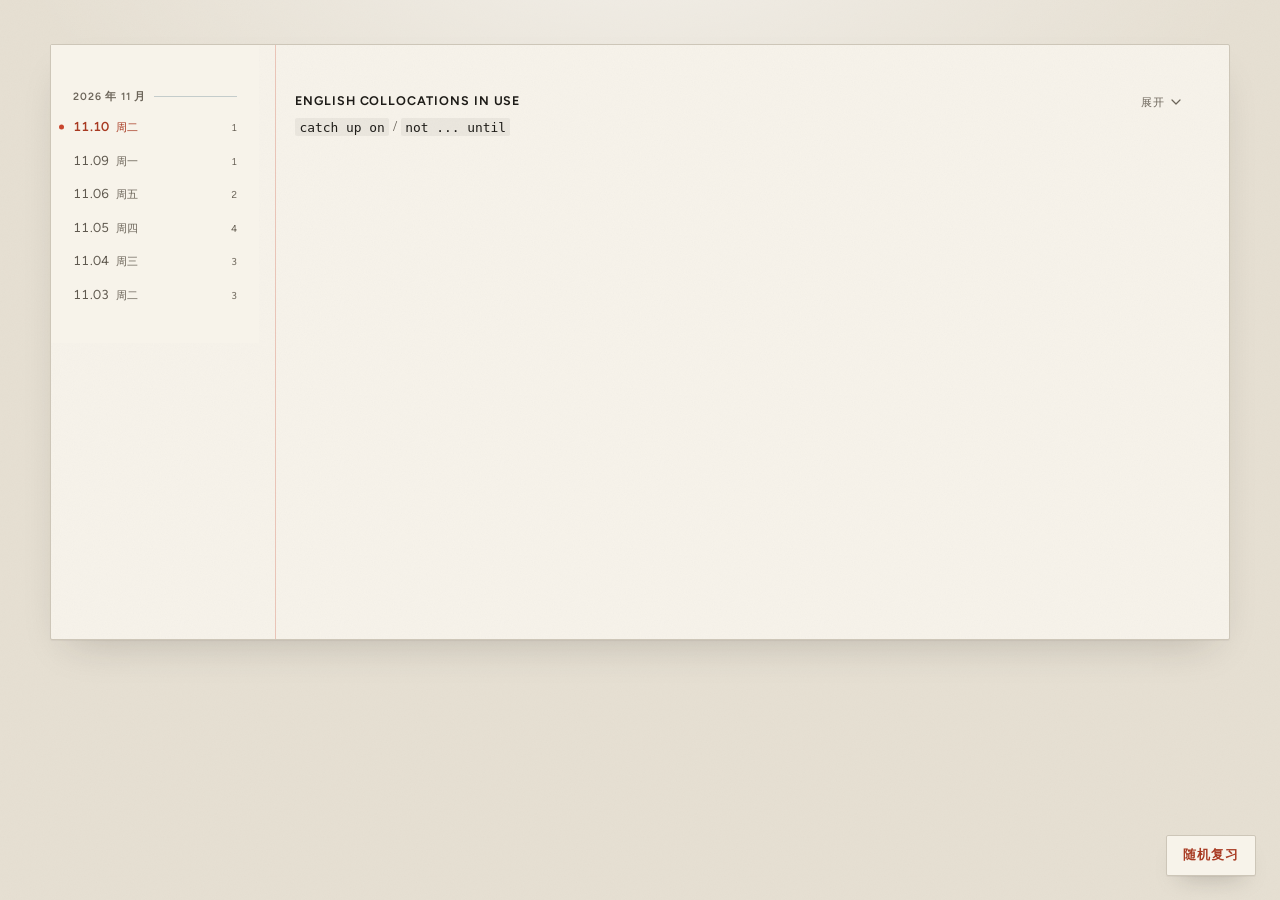
==== commit 431ecc2f: "chore: update books site" ====
--- a/index.html
+++ b/index.html
@@ -11,8 +11,8 @@
       content="把 Obsidian 里的英语读书笔记按日期整理成一页一页的复习登记册。"
     />
     <title>英语练习登记册</title>
-    <script type="module" crossorigin src="./assets/index-C9tiTaUE.js"></script>
-    <link rel="stylesheet" crossorigin href="./assets/index-WmhZDfb1.css">
+    <script type="module" crossorigin src="./assets/index-CsnN8FLo.js"></script>
+    <link rel="stylesheet" crossorigin href="./assets/index-CrwdDGRu.css">
   </head>
   <body>
     <!--
--- a/assets/index-CrwdDGRu.css
+++ b/assets/index-CrwdDGRu.css
@@ -0,0 +1,2 @@
+/*! tailwindcss v4.3.4 | MIT License | https://tailwindcss.com */
+@layer properties{@supports (((-webkit-hyphens:none)) and (not (margin-trim:block))) or ((-moz-orient:inline) and (not (color:rgb(from red r g b)))){:root,:host{--shimmer-angle:20deg}*,:before,:after,::backdrop{--tw-rotate-x:initial;--tw-rotate-y:initial;--tw-rotate-z:initial;--tw-skew-x:initial;--tw-skew-y:initial;--tw-border-style:solid;--tw-font-weight:initial;--tw-ordinal:initial;--tw-slashed-zero:initial;--tw-numeric-figure:initial;--tw-numeric-spacing:initial;--tw-numeric-fraction:initial;--tw-shadow:0 0 #0000;--tw-shadow-color:initial;--tw-shadow-alpha:100%;--tw-inset-shadow:0 0 #0000;--tw-inset-shadow-color:initial;--tw-inset-shadow-alpha:100%;--tw-ring-color:initial;--tw-ring-shadow:0 0 #0000;--tw-inset-ring-color:initial;--tw-inset-ring-shadow:0 0 #0000;--tw-ring-inset:initial;--tw-ring-offset-width:0px;--tw-ring-offset-color:#fff;--tw-ring-offset-shadow:0 0 #0000;--tw-outline-style:solid;--tw-blur:initial;--tw-brightness:initial;--tw-contrast:initial;--tw-grayscale:initial;--tw-hue-rotate:initial;--tw-invert:initial;--tw-opacity:initial;--tw-saturate:initial;--tw-sepia:initial;--tw-drop-shadow:initial;--tw-drop-shadow-color:initial;--tw-drop-shadow-alpha:100%;--tw-drop-shadow-size:initial;--tw-translate-x:0;--tw-translate-y:0;--tw-translate-z:0;--tw-animation-delay:0s;--tw-animation-direction:normal;--tw-animation-duration:initial;--tw-animation-fill-mode:none;--tw-animation-iteration-count:1;--tw-enter-blur:0;--tw-enter-opacity:1;--tw-enter-rotate:0;--tw-enter-scale:1;--tw-enter-translate-x:0;--tw-enter-translate-y:0;--tw-exit-blur:0;--tw-exit-opacity:1;--tw-exit-rotate:0;--tw-exit-scale:1;--tw-exit-translate-x:0;--tw-exit-translate-y:0;--scroll-fade-t:0px;--scroll-fade-b:0px;--scroll-fade-s:0px;--scroll-fade-e:0px;--scroll-fade-mask:initial;--shimmer-image:initial;--shimmer-text-fill:initial}}}@layer theme{:root,:host{--font-sans:"Figtree Variable", "PingFang SC", "Hiragino Sans GB", "Microsoft YaHei", sans-serif;--font-mono:ui-monospace, SFMono-Regular, Menlo, Monaco, Consolas, "Liberation Mono", "Courier New", monospace;--spacing:.25rem;--text-xs:.75rem;--text-xs--line-height:calc(1 / .75);--text-sm:.875rem;--text-sm--line-height:calc(1.25 / .875);--font-weight-medium:500;--default-transition-duration:.15s;--default-transition-timing-function:cubic-bezier(.4, 0, .2, 1);--default-font-family:"Figtree Variable", "PingFang SC", "Hiragino Sans GB", "Microsoft YaHei", sans-serif;--default-mono-font-family:var(--font-mono)}}@layer base{*,:after,:before,::backdrop{box-sizing:border-box;border:0 solid;margin:0;padding:0}::file-selector-button{box-sizing:border-box;border:0 solid;margin:0;padding:0}html,:host{-webkit-text-size-adjust:100%;tab-size:4;line-height:1.5;font-family:var(--default-font-family,-apple-system, BlinkMacSystemFont, "Segoe UI", Roboto, "Helvetica Neue", "Noto Sans", Arial, sans-serif, "Apple Color Emoji", "Segoe UI Emoji", "Segoe UI Symbol", "Noto Color Emoji");font-feature-settings:var(--default-font-feature-settings,normal);font-variation-settings:var(--default-font-variation-settings,normal);-webkit-tap-highlight-color:transparent}hr{height:0;color:inherit;border-top-width:1px}abbr:where([title]){-webkit-text-decoration:underline dotted;text-decoration:underline dotted}h1,h2,h3,h4,h5,h6{font-size:inherit;font-weight:inherit}a{color:inherit;-webkit-text-decoration:inherit;-webkit-text-decoration:inherit;-webkit-text-decoration:inherit;-webkit-text-decoration:inherit;text-decoration:inherit}b,strong{font-weight:bolder}code,kbd,samp,pre{font-family:var(--default-mono-font-family,ui-monospace, SFMono-Regular, Menlo, Monaco, Consolas, "Liberation Mono", "Courier New", monospace);font-feature-settings:var(--default-mono-font-feature-settings,normal);font-variation-settings:var(--default-mono-font-variation-settings,normal);font-size:1em}small{font-size:80%}sub,sup{vertical-align:baseline;font-size:75%;line-height:0;position:relative}sub{bottom:-.25em}sup{top:-.5em}table{text-indent:0;border-color:inherit;border-collapse:collapse}:-moz-focusring:where(:not(iframe)){outline:auto}progress{vertical-align:baseline}summary{display:list-item}ol,ul,menu{list-style:none}img,svg,video,canvas,audio,iframe,embed,object{vertical-align:middle;display:block}img,video{max-width:100%;height:auto}button,input,select,optgroup,textarea{font:inherit;font-feature-settings:inherit;font-variation-settings:inherit;letter-spacing:inherit;color:inherit;opacity:1;background-color:#0000;border-radius:0}::file-selector-button{font:inherit;font-feature-settings:inherit;font-variation-settings:inherit;letter-spacing:inherit;color:inherit;opacity:1;background-color:#0000;border-radius:0}:where(select:is([multiple],[size])) optgroup{font-weight:bolder}:where(select:is([multiple],[size])) optgroup option{padding-inline-start:20px}::file-selector-button{margin-inline-end:4px}::placeholder{opacity:1}@supports (not ((-webkit-appearance:-apple-pay-button))) or (contain-intrinsic-size:1px){::placeholder{color:currentColor}@supports (color:color-mix(in lab, red, red)){::placeholder{color:color-mix(in oklab, currentcolor 50%, transparent)}}}textarea{resize:vertical}::-webkit-search-decoration{-webkit-appearance:none}::-webkit-date-and-time-value{min-height:1lh;text-align:inherit}::-webkit-datetime-edit{display:inline-flex}::-webkit-datetime-edit-fields-wrapper{padding:0}::-webkit-datetime-edit{padding-block:0}::-webkit-datetime-edit-year-field{padding-block:0}::-webkit-datetime-edit-month-field{padding-block:0}::-webkit-datetime-edit-day-field{padding-block:0}::-webkit-datetime-edit-hour-field{padding-block:0}::-webkit-datetime-edit-minute-field{padding-block:0}::-webkit-datetime-edit-second-field{padding-block:0}::-webkit-datetime-edit-millisecond-field{padding-block:0}::-webkit-datetime-edit-meridiem-field{padding-block:0}::-webkit-calendar-picker-indicator{line-height:1}:-moz-ui-invalid{box-shadow:none}button,input:where([type=button],[type=reset],[type=submit]){appearance:button}::file-selector-button{appearance:button}::-webkit-inner-spin-button{height:auto}::-webkit-outer-spin-button{height:auto}[hidden]:where(:not([hidden=until-found])){display:none!important}*{border-color:var(--border);outline-color:var(--ring)}@supports (color:color-mix(in lab, red, red)){*{outline-color:color-mix(in oklab, var(--ring) 50%, transparent)}}body{background-color:var(--background);color:var(--foreground)}html{font-family:Figtree Variable,PingFang SC,Hiragino Sans GB,Microsoft YaHei,sans-serif}}@layer components;@layer utilities{.collapse{visibility:collapse}.invisible{visibility:hidden}.visible{visibility:visible}.fixed{position:fixed}.relative{position:relative}.static{position:static}.sticky{position:sticky}.block{display:block}.contents{display:contents}.grid{display:grid}.hidden{display:none}.inline{display:inline}.inline-flex{display:inline-flex}.table{display:table}.size-6{width:calc(var(--spacing) * 6);height:calc(var(--spacing) * 6)}.size-8{width:calc(var(--spacing) * 8);height:calc(var(--spacing) * 8)}.size-9{width:calc(var(--spacing) * 9);height:calc(var(--spacing) * 9)}.size-10{width:calc(var(--spacing) * 10);height:calc(var(--spacing) * 10)}.h-6{height:calc(var(--spacing) * 6)}.h-8{height:calc(var(--spacing) * 8)}.h-9{height:calc(var(--spacing) * 9)}.h-10{height:calc(var(--spacing) * 10)}.shrink-0{flex-shrink:0}.transform{transform:var(--tw-rotate-x, ) var(--tw-rotate-y, ) var(--tw-rotate-z, ) var(--tw-skew-x, ) var(--tw-skew-y, )}.resize{resize:both}.items-center{align-items:center}.justify-center{justify-content:center}.gap-1{gap:var(--spacing)}.gap-1\.5{gap:calc(var(--spacing) * 1.5)}.rounded{border-radius:.25rem}.rounded-4xl{border-radius:calc(var(--radius) * 2.6)}.border{border-style:var(--tw-border-style);border-width:1px}.border-border{border-color:var(--border)}.border-transparent{border-color:#0000}.bg-destructive\/10{background-color:var(--destructive)}@supports (color:color-mix(in lab, red, red)){.bg-destructive\/10{background-color:color-mix(in oklab, var(--destructive) 10%, transparent)}}.bg-input\/30{background-color:var(--input)}@supports (color:color-mix(in lab, red, red)){.bg-input\/30{background-color:color-mix(in oklab, var(--input) 30%, transparent)}}.bg-primary{background-color:var(--primary)}.bg-secondary{background-color:var(--secondary)}.bg-clip-padding{background-clip:padding-box}.px-2\.5{padding-inline:calc(var(--spacing) * 2.5)}.px-3{padding-inline:calc(var(--spacing) * 3)}.px-4{padding-inline:calc(var(--spacing) * 4)}.text-sm{font-size:var(--text-sm);line-height:var(--tw-leading,var(--text-sm--line-height))}.text-xs{font-size:var(--text-xs);line-height:var(--tw-leading,var(--text-xs--line-height))}.font-medium{--tw-font-weight:var(--font-weight-medium);font-weight:var(--font-weight-medium)}.whitespace-nowrap{white-space:nowrap}.text-destructive{color:var(--destructive)}.text-primary{color:var(--primary)}.text-primary-foreground{color:var(--primary-foreground)}.text-secondary-foreground{color:var(--secondary-foreground)}.uppercase{text-transform:uppercase}.tabular-nums{--tw-numeric-spacing:tabular-nums;font-variant-numeric:var(--tw-ordinal, ) var(--tw-slashed-zero, ) var(--tw-numeric-figure, ) var(--tw-numeric-spacing, ) var(--tw-numeric-fraction, )}.underline-offset-4{text-underline-offset:4px}.shadow{--tw-shadow:0 1px 3px 0 var(--tw-shadow-color,#0000001a), 0 1px 2px -1px var(--tw-shadow-color,#0000001a);box-shadow:var(--tw-inset-shadow), var(--tw-inset-ring-shadow), var(--tw-ring-offset-shadow), var(--tw-ring-shadow), var(--tw-shadow)}.outline{outline-style:var(--tw-outline-style);outline-width:1px}.blur{--tw-blur:blur(8px);filter:var(--tw-blur, ) var(--tw-brightness, ) var(--tw-contrast, ) var(--tw-grayscale, ) var(--tw-hue-rotate, ) var(--tw-invert, ) var(--tw-saturate, ) var(--tw-sepia, ) var(--tw-drop-shadow, )}.transition{transition-property:color,background-color,border-color,outline-color,text-decoration-color,fill,stroke,--tw-gradient-from,--tw-gradient-via,--tw-gradient-to,opacity,box-shadow,transform,translate,scale,rotate,filter,-webkit-backdrop-filter,backdrop-filter,display,content-visibility,overlay,pointer-events;transition-timing-function:var(--tw-ease,var(--default-transition-timing-function));transition-duration:var(--tw-duration,var(--default-transition-duration))}.transition-all{transition-property:all;transition-timing-function:var(--tw-ease,var(--default-transition-timing-function));transition-duration:var(--tw-duration,var(--default-transition-duration))}.outline-none{--tw-outline-style:none;outline-style:none}.select-none{-webkit-user-select:none;user-select:none}@media (hover:hover){.hover\:bg-\[color-mix\(in_oklch\,var\(--secondary\)\,var\(--foreground\)_5\%\)\]:hover{background-color:var(--secondary)}@supports (color:color-mix(in lab, red, red)){.hover\:bg-\[color-mix\(in_oklch\,var\(--secondary\)\,var\(--foreground\)_5\%\)\]:hover{background-color:color-mix(in oklch,var(--secondary),var(--foreground) 5%)}}.hover\:bg-destructive\/20:hover{background-color:var(--destructive)}@supports (color:color-mix(in lab, red, red)){.hover\:bg-destructive\/20:hover{background-color:color-mix(in oklab, var(--destructive) 20%, transparent)}}.hover\:bg-input\/50:hover{background-color:var(--input)}@supports (color:color-mix(in lab, red, red)){.hover\:bg-input\/50:hover{background-color:color-mix(in oklab, var(--input) 50%, transparent)}}.hover\:bg-muted:hover{background-color:var(--muted)}.hover\:bg-primary\/80:hover{background-color:var(--primary)}@supports (color:color-mix(in lab, red, red)){.hover\:bg-primary\/80:hover{background-color:color-mix(in oklab, var(--primary) 80%, transparent)}}.hover\:text-foreground:hover{color:var(--foreground)}.hover\:underline:hover{text-decoration-line:underline}}.focus-visible\:border-destructive\/40:focus-visible{border-color:var(--destructive)}@supports (color:color-mix(in lab, red, red)){.focus-visible\:border-destructive\/40:focus-visible{border-color:color-mix(in oklab, var(--destructive) 40%, transparent)}}.focus-visible\:border-ring:focus-visible{border-color:var(--ring)}.focus-visible\:ring-\[3px\]:focus-visible{--tw-ring-shadow:var(--tw-ring-inset, ) 0 0 0 calc(3px + var(--tw-ring-offset-width)) var(--tw-ring-color,currentcolor);box-shadow:var(--tw-inset-shadow), var(--tw-inset-ring-shadow), var(--tw-ring-offset-shadow), var(--tw-ring-shadow), var(--tw-shadow)}.focus-visible\:ring-destructive\/20:focus-visible{--tw-ring-color:var(--destructive)}@supports (color:color-mix(in lab, red, red)){.focus-visible\:ring-destructive\/20:focus-visible{--tw-ring-color:color-mix(in oklab, var(--destructive) 20%, transparent)}}.focus-visible\:ring-ring\/50:focus-visible{--tw-ring-color:var(--ring)}@supports (color:color-mix(in lab, red, red)){.focus-visible\:ring-ring\/50:focus-visible{--tw-ring-color:color-mix(in oklab, var(--ring) 50%, transparent)}}.active\:not-aria-\[haspopup\]\:translate-y-px:active:not([aria-haspopup]){--tw-translate-y:1px;translate:var(--tw-translate-x) var(--tw-translate-y)}.disabled\:pointer-events-none:disabled{pointer-events:none}.disabled\:opacity-50:disabled{opacity:.5}.has-data-\[icon\=inline-end\]\:pr-2:has([data-icon=inline-end]){padding-right:calc(var(--spacing) * 2)}.has-data-\[icon\=inline-end\]\:pr-2\.5:has([data-icon=inline-end]){padding-right:calc(var(--spacing) * 2.5)}.has-data-\[icon\=inline-end\]\:pr-3:has([data-icon=inline-end]){padding-right:calc(var(--spacing) * 3)}.has-data-\[icon\=inline-start\]\:pl-2:has([data-icon=inline-start]){padding-left:calc(var(--spacing) * 2)}.has-data-\[icon\=inline-start\]\:pl-2\.5:has([data-icon=inline-start]){padding-left:calc(var(--spacing) * 2.5)}.has-data-\[icon\=inline-start\]\:pl-3:has([data-icon=inline-start]){padding-left:calc(var(--spacing) * 3)}.aria-expanded\:bg-muted[aria-expanded=true]{background-color:var(--muted)}.aria-expanded\:bg-secondary[aria-expanded=true]{background-color:var(--secondary)}.aria-expanded\:text-foreground[aria-expanded=true]{color:var(--foreground)}.aria-expanded\:text-secondary-foreground[aria-expanded=true]{color:var(--secondary-foreground)}.aria-invalid\:border-destructive[aria-invalid=true]{border-color:var(--destructive)}.aria-invalid\:ring-\[3px\][aria-invalid=true]{--tw-ring-shadow:var(--tw-ring-inset, ) 0 0 0 calc(3px + var(--tw-ring-offset-width)) var(--tw-ring-color,currentcolor);box-shadow:var(--tw-inset-shadow), var(--tw-inset-ring-shadow), var(--tw-ring-offset-shadow), var(--tw-ring-shadow), var(--tw-shadow)}.aria-invalid\:ring-destructive\/20[aria-invalid=true]{--tw-ring-color:var(--destructive)}@supports (color:color-mix(in lab, red, red)){.aria-invalid\:ring-destructive\/20[aria-invalid=true]{--tw-ring-color:color-mix(in oklab, var(--destructive) 20%, transparent)}}.dark\:bg-destructive\/20:is(.dark *){background-color:var(--destructive)}@supports (color:color-mix(in lab, red, red)){.dark\:bg-destructive\/20:is(.dark *){background-color:color-mix(in oklab, var(--destructive) 20%, transparent)}}@media (hover:hover){.dark\:hover\:bg-destructive\/30:is(.dark *):hover{background-color:var(--destructive)}@supports (color:color-mix(in lab, red, red)){.dark\:hover\:bg-destructive\/30:is(.dark *):hover{background-color:color-mix(in oklab, var(--destructive) 30%, transparent)}}.dark\:hover\:bg-muted\/50:is(.dark *):hover{background-color:var(--muted)}@supports (color:color-mix(in lab, red, red)){.dark\:hover\:bg-muted\/50:is(.dark *):hover{background-color:color-mix(in oklab, var(--muted) 50%, transparent)}}}.dark\:focus-visible\:ring-destructive\/40:is(.dark *):focus-visible{--tw-ring-color:var(--destructive)}@supports (color:color-mix(in lab, red, red)){.dark\:focus-visible\:ring-destructive\/40:is(.dark *):focus-visible{--tw-ring-color:color-mix(in oklab, var(--destructive) 40%, transparent)}}.dark\:aria-invalid\:border-destructive\/50:is(.dark *)[aria-invalid=true]{border-color:var(--destructive)}@supports (color:color-mix(in lab, red, red)){.dark\:aria-invalid\:border-destructive\/50:is(.dark *)[aria-invalid=true]{border-color:color-mix(in oklab, var(--destructive) 50%, transparent)}}.dark\:aria-invalid\:ring-destructive\/40:is(.dark *)[aria-invalid=true]{--tw-ring-color:var(--destructive)}@supports (color:color-mix(in lab, red, red)){.dark\:aria-invalid\:ring-destructive\/40:is(.dark *)[aria-invalid=true]{--tw-ring-color:color-mix(in oklab, var(--destructive) 40%, transparent)}}.\[\&_svg\]\:pointer-events-none svg{pointer-events:none}.\[\&_svg\]\:shrink-0 svg{flex-shrink:0}.\[\&_svg\:not\(\[class\*\=\'size-\'\]\)\]\:size-3 svg:not([class*=size-]){width:calc(var(--spacing) * 3);height:calc(var(--spacing) * 3)}.\[\&_svg\:not\(\[class\*\=\'size-\'\]\)\]\:size-4 svg:not([class*=size-]){width:calc(var(--spacing) * 4);height:calc(var(--spacing) * 4)}}@property --tw-animation-delay{syntax:"*";inherits:false;initial-value:0s}@property --tw-animation-direction{syntax:"*";inherits:false;initial-value:normal}@property --tw-animation-duration{syntax:"*";inherits:false}@property --tw-animation-fill-mode{syntax:"*";inherits:false;initial-value:none}@property --tw-animation-iteration-count{syntax:"*";inherits:false;initial-value:1}@property --tw-enter-blur{syntax:"*";inherits:false;initial-value:0}@property --tw-enter-opacity{syntax:"*";inherits:false;initial-value:1}@property --tw-enter-rotate{syntax:"*";inherits:false;initial-value:0}@property --tw-enter-scale{syntax:"*";inherits:false;initial-value:1}@property --tw-enter-translate-x{syntax:"*";inherits:false;initial-value:0}@property --tw-enter-translate-y{syntax:"*";inherits:false;initial-value:0}@property --tw-exit-blur{syntax:"*";inherits:false;initial-value:0}@property --tw-exit-opacity{syntax:"*";inherits:false;initial-value:1}@property --tw-exit-rotate{syntax:"*";inherits:false;initial-value:0}@property --tw-exit-scale{syntax:"*";inherits:false;initial-value:1}@property --tw-exit-translate-x{syntax:"*";inherits:false;initial-value:0}@property --tw-exit-translate-y{syntax:"*";inherits:false;initial-value:0}@property --scroll-fade-t{syntax:"<length-percentage>";inherits:false;initial-value:0}@property --scroll-fade-b{syntax:"<length-percentage>";inherits:false;initial-value:0}@property --scroll-fade-s{syntax:"<length-percentage>";inherits:false;initial-value:0}@property --scroll-fade-e{syntax:"<length-percentage>";inherits:false;initial-value:0}@property --scroll-fade-mask{syntax:"*";inherits:false}@property --shimmer-angle{syntax:"<angle>";inherits:true;initial-value:20deg}@property --shimmer-image{syntax:"*";inherits:false}@property --shimmer-text-fill{syntax:"*";inherits:false}@media (prefers-reduced-motion:reduce){.shimmer{-webkit-text-fill-color:currentColor;background-image:none;animation:none}}@font-face{font-family:Figtree Variable;font-style:normal;font-display:swap;font-weight:300 900;src:url(./figtree-latin-ext-wght-normal-DCwSJGxG.woff2)format("woff2-variations");unicode-range:U+100-2BA,U+2BD-2C5,U+2C7-2CC,U+2CE-2D7,U+2DD-2FF,U+304,U+308,U+329,U+1D00-1DBF,U+1E00-1E9F,U+1EF2-1EFF,U+2020,U+20A0-20AB,U+20AD-20C0,U+2113,U+2C60-2C7F,U+A720-A7FF}@font-face{font-family:Figtree Variable;font-style:normal;font-display:swap;font-weight:300 900;src:url(./figtree-latin-wght-normal-D_ZTVpCC.woff2)format("woff2-variations");unicode-range:U+??,U+131,U+152-153,U+2BB-2BC,U+2C6,U+2DA,U+2DC,U+304,U+308,U+329,U+2000-206F,U+20AC,U+2122,U+2191,U+2193,U+2212,U+2215,U+FEFF,U+FFFD}:root{--background:#e6dfd2;--foreground:#1e1c18;--card:#f7f3ea;--card-foreground:#1e1c18;--popover:#f7f3ea;--popover-foreground:#1e1c18;--primary:#a83a22;--primary-foreground:#f7f3ea;--secondary:#eae4d8;--secondary-foreground:#1e1c18;--muted:#eee9de;--muted-foreground:#6b6459;--accent:#f0e8db;--accent-foreground:#1e1c18;--destructive:#a83a22;--border:#c9c2b4;--input:#d3cfc4;--ring:#c8452d;--chart-1:#c8452d;--chart-2:#968f82;--chart-3:#5f594f;--chart-4:#1e1c18;--chart-5:#d3cfc4;--radius:.25rem;--sidebar:#f7f3ea;--sidebar-foreground:#1e1c18;--sidebar-primary:#a83a22;--sidebar-primary-foreground:#f7f3ea;--sidebar-accent:#f0e8db;--sidebar-accent-foreground:#1e1c18;--sidebar-border:#c9c2b4;--sidebar-ring:#c8452d;--paper:#f7f3ea;--desk:#e6dfd2;--ink:#1e1c18;--ink-soft:#5f594f;--ink-muted:#6b6459;--rule:#c4cccb;--rule-strong:#7d8a8c;--table-rule:#758284;--mark:#c8452d;--mark-ink:#a83a22;--mark-wash:#c8452d12;--ease:cubic-bezier(.22, 1, .36, 1);--font-title:"Figtree Variable", "Songti SC", "SimSun", serif;--font-read:"Iowan Old Style", "Palatino Linotype", "Book Antiqua", Palatino, Georgia, "Songti SC", "SimSun", serif}.dark{--background:oklch(14.5% 0 0);--foreground:oklch(98.5% 0 0);--card:oklch(20.5% 0 0);--card-foreground:oklch(98.5% 0 0);--popover:oklch(20.5% 0 0);--popover-foreground:oklch(98.5% 0 0);--primary:oklch(92.2% 0 0);--primary-foreground:oklch(20.5% 0 0);--secondary:oklch(26.9% 0 0);--secondary-foreground:oklch(98.5% 0 0);--muted:oklch(26.9% 0 0);--muted-foreground:oklch(70.8% 0 0);--accent:oklch(26.9% 0 0);--accent-foreground:oklch(98.5% 0 0);--destructive:oklch(70.4% .191 22.216);--border:oklch(100% 0 0/.1);--input:oklch(100% 0 0/.15);--ring:oklch(55.6% 0 0);--chart-1:oklch(87% 0 0);--chart-2:oklch(55.6% 0 0);--chart-3:oklch(43.9% 0 0);--chart-4:oklch(37.1% 0 0);--chart-5:oklch(26.9% 0 0);--sidebar:oklch(20.5% 0 0);--sidebar-foreground:oklch(98.5% 0 0);--sidebar-primary:oklch(48.8% .243 264.376);--sidebar-primary-foreground:oklch(98.5% 0 0);--sidebar-accent:oklch(26.9% 0 0);--sidebar-accent-foreground:oklch(98.5% 0 0);--sidebar-border:oklch(100% 0 0/.1);--sidebar-ring:oklch(55.6% 0 0)}html{background:var(--desk)}body{background-color:var(--desk);min-height:100svh;color:var(--ink);caret-color:var(--mark);-webkit-font-smoothing:antialiased;text-rendering:optimizelegibility;background-image:radial-gradient(900px 420px at 50% -8%,#ffffff80,#0000 70%),url("data:image/svg+xml,%3Csvg xmlns='http://www.w3.org/2000/svg' width='160' height='160'%3E%3Cfilter id='n'%3E%3CfeTurbulence type='fractalNoise' baseFrequency='.85' numOctaves='2' stitchTiles='stitch'/%3E%3CfeColorMatrix type='saturate' values='0'/%3E%3C/filter%3E%3Crect width='160' height='160' filter='url(%23n)' opacity='.04'/%3E%3C/svg%3E");margin:0}*{scrollbar-width:thin;scrollbar-color:var(--rule-strong) transparent}::selection{color:var(--ink);background:#c8452d2e}:where(button,a,[tabindex]):focus-visible{outline:2px solid var(--mark);outline-offset:2px;border-radius:1px}.app{min-height:100svh;padding:clamp(16px,3.4vw,44px) clamp(10px,3.4vw,40px) clamp(48px,8vw,96px)}.paper{touch-action:pan-y pinch-zoom;background-color:var(--paper);background-image:url("data:image/svg+xml,%3Csvg xmlns='http://www.w3.org/2000/svg' width='160' height='160'%3E%3Cfilter id='n'%3E%3CfeTurbulence type='fractalNoise' baseFrequency='.85' numOctaves='2' stitchTiles='stitch'/%3E%3CfeColorMatrix type='saturate' values='0'/%3E%3C/filter%3E%3Crect width='160' height='160' filter='url(%23n)' opacity='.05'/%3E%3C/svg%3E");border:1px solid #cdc6b8;border-radius:2px;width:min(1180px,100%);margin:0 auto;position:relative;overflow-x:clip;box-shadow:0 1px 1px #1e1c180d,0 18px 40px -18px #1e1c1838}.register{grid-template-columns:208px minmax(0,1fr);align-items:start;display:grid}.date-index{z-index:20;background:var(--paper);touch-action:auto;scrollbar-width:thin;align-self:start;max-height:calc(100svh - 48px);padding:26px 0 32px;position:sticky;top:24px;overflow:hidden auto}.index-group,.index-days{display:contents}.index-month{letter-spacing:.08em;color:var(--ink-muted);white-space:nowrap;align-items:center;gap:8px;margin:0;padding:18px 22px 6px;font-size:10.5px;font-weight:600;display:flex}.index-month:after{content:"";background:var(--rule);flex:1;height:1px}.index-day{width:100%;font:inherit;text-align:left;color:var(--ink-soft);cursor:pointer;background:0 0;border:0;align-items:baseline;gap:7px;margin:0;padding:7px 22px;transition:background-color .16s,color .16s;display:flex;position:relative}.index-day:hover{background:var(--mark-wash);color:var(--ink)}.index-day[aria-current=date]{color:var(--mark-ink);font-weight:600}.index-day[aria-current=date]:before{content:"";background:var(--mark);border-radius:50%;width:5px;height:5px;position:absolute;top:50%;left:8px;transform:translateY(-50%)}.index-date{font-variant-numeric:tabular-nums;letter-spacing:.02em;font-size:13px}.index-weekday{color:var(--ink-muted);font-size:10.5px;font-weight:400}.index-day[aria-current=date] .index-weekday{color:var(--mark-ink)}.index-count{color:var(--ink-muted);font-variant-numeric:tabular-nums;margin-left:auto;font-size:10px;font-weight:400}.swipe-surface[data-entering=right]{animation:swipe-enter-right .24s var(--ease) both}.swipe-surface[data-entering=left]{animation:swipe-enter-left .24s var(--ease) both}@keyframes swipe-enter-right{0%{opacity:.35;transform:translate(min(160px,22%))}to{opacity:1;transform:none}}@keyframes swipe-enter-left{0%{opacity:.35;transform:translate(calc(-1*min(160px,22%)))}to{opacity:1;transform:none}}.day-sheet{min-height:66svh;animation:sheet-settle .36s var(--ease) both;padding:30px 48px 42px 36px;position:relative}@keyframes sheet-settle{0%{opacity:0;transform:translateY(5px)}to{opacity:1;transform:translateY(0)}}.day-sheet:before{content:"";background:#c8452d42;width:1px;position:absolute;top:0;bottom:0;left:16px}.band{border-bottom:1px solid var(--rule-strong);position:relative}.band:last-child{border-bottom:0}.band-sentinel{visibility:hidden;pointer-events:none;width:1px;height:1px;position:absolute;top:0;left:0}.band[data-open=true] .band-title{z-index:10;background-color:var(--paper);position:sticky;top:0}.band[data-open=true][data-stuck=true] .band-title{box-shadow:0 6px 14px -10px #1e1c1859}.band[data-open=true] .band-title:after{content:"";background:var(--rule-strong);opacity:0;pointer-events:none;height:1px;position:absolute;bottom:0;left:0;right:0}.band[data-open=true][data-stuck=true] .band-title:after{opacity:1}.band-title{margin:0}.band-trigger{width:calc(100% + 20px);font:inherit;text-align:left;color:var(--ink);cursor:pointer;background:0 0;border:0;border-radius:2px;grid-template-columns:minmax(0,1fr) auto;align-items:start;gap:16px;margin:0 -10px;padding:18px 10px 17px;transition:background-color .16s;display:grid}.band-trigger:hover{background:var(--mark-wash)}.band-book{letter-spacing:.075em;text-transform:uppercase;color:var(--ink);font-size:12.5px;font-weight:650;line-height:1.35;transition:color .16s;display:block}.band-trigger:hover .band-book{color:var(--mark-ink)}.band-topics{font-family:var(--font-read);color:var(--ink-soft);margin-top:6px;font-size:15px;line-height:1.5;display:block}.band-topics code{color:var(--ink);background:#1e1c180e;border-radius:2px;padding:.12em .34em;font-family:ui-monospace,SFMono-Regular,Menlo,Consolas,monospace;font-size:.86em}.band-action{letter-spacing:.08em;color:var(--ink-muted);white-space:nowrap;align-items:center;gap:6px;padding-top:2px;font-size:10.5px;display:inline-flex}.band-chevron{transition:transform .3s var(--ease)}.band-trigger[aria-expanded=true] .band-chevron{transform:rotate(180deg)}.band-panel{transition:grid-template-rows .36s var(--ease);grid-template-rows:0fr;display:grid}.band-panel[data-open=true]{grid-template-rows:1fr}.band-panel-inner{min-height:0;overflow:hidden}.band-panel[data-open=false] .band-panel-inner{contain:paint}.band-body{font-family:var(--font-read);color:var(--ink);padding:2px 0 30px;font-size:15.5px;line-height:1.85}.band-body>table{width:100%}.band-body :is(h4,h5,h6){font-family:var(--font-read);letter-spacing:-.01em;margin:30px 0 10px;font-weight:600;line-height:1.35}.band-body h4{font-size:17.5px}.band-body h5{font-size:16px}.band-body h6{font-size:15.5px}.band-body :is(h4,h5,h6):first-child{margin-top:0}.band-body p{margin:0 0 14px}.band-body strong{color:var(--mark-ink);font-weight:650}.band-body .note-mark{border:1px solid var(--mark);width:16px;height:16px;color:var(--mark-ink);font-family:var(--font-label);vertical-align:1px;border-radius:1px;justify-content:center;align-items:center;margin-right:4px;font-size:10px;font-weight:650;line-height:1;display:inline-flex}.band-body .note-cross,.band-body .note-check{width:1.15em;font-family:var(--font-label);text-align:center;vertical-align:1px;font-size:13px;font-weight:650;line-height:1;display:inline-block}.band-body .note-cross{color:var(--mark)}.band-body .note-check{color:var(--ink)}.band-body .note-ref{font-family:var(--font-label);letter-spacing:.06em;color:var(--ink-muted);font-size:11px;font-weight:650}.band-body em{font-style:italic}.band-body ul,.band-body ol{margin:0 0 16px;padding-left:1.3em}.band-body ul{list-style:outside}.band-body ol{list-style:decimal}.band-body li{margin:4px 0;padding-left:.15em}.band-body li::marker{color:var(--mark)}.band-body blockquote{border-left:1px solid var(--rule-strong);color:var(--ink-soft);margin:16px 0;padding:2px 0 2px 16px}.band-body blockquote>:last-child{margin-bottom:0}.band-body a{color:var(--mark-ink);text-underline-offset:3px;text-decoration-line:underline;text-decoration-thickness:1px}.band-body a:hover{text-decoration-thickness:2px}.band-body code{background:#1e1c180e;border-radius:2px;padding:.12em .32em;font-family:ui-monospace,SFMono-Regular,Menlo,Consolas,monospace;font-size:.86em}.band-body pre{border:1px solid var(--rule);font-family:var(--font-read);white-space:pre-wrap;overflow-wrap:anywhere;background:#f1ebdf;border-radius:2px;margin:18px 0;padding:14px 16px;font-size:13.5px;line-height:1.75;overflow-x:auto}.band-body pre code{font-family:inherit;font-size:inherit;background:0 0;padding:0}.band-body hr{border:0;border-top:1px solid var(--rule);margin:24px 0}.band-body table{border-collapse:collapse;font-family:var(--font-sans);margin:18px 0 26px;font-size:13px;line-height:1.65}.band-body thead th{border-top:1px solid var(--table-rule);border-bottom:1px solid var(--table-rule);letter-spacing:.08em;text-align:left;color:var(--ink-muted);white-space:nowrap;background:#7d8a8c1a;padding:8px 10px;font-size:10px;font-weight:650;line-height:1.4}.band-body tbody td{border-bottom:1px solid var(--rule);vertical-align:top;padding:8px 10px}.band-body tbody tr:last-child td{border-bottom:1px solid var(--table-rule)}.band-body :is(th,td):first-child{padding-left:0}.band-body :is(th,td):last-child{padding-right:0}.band-body tbody td strong{color:var(--mark-ink)}.empty{max-width:540px;padding:72px 56px 110px}.empty-rule{background:var(--mark);width:48px;height:2px;margin-bottom:26px}.empty h2{font-family:var(--font-read);letter-spacing:-.01em;margin:0 0 10px;font-size:25px;font-weight:600}.empty p{color:var(--ink-soft);margin:0;font-size:14px;line-height:1.8}@media (width<=860px){.register{grid-template-columns:1fr}.date-index{z-index:20;border-right:0;border-bottom:1px solid var(--rule-strong);background:var(--paper);scrollbar-width:none;align-items:center;gap:6px;max-height:none;padding:9px 16px;display:flex;position:sticky;top:0;overflow:auto hidden}.date-index::-webkit-scrollbar{display:none}.index-month{letter-spacing:.06em;flex:none;padding:0 4px;font-size:10px}.index-month:after{display:none}.index-day{background:0 0;border:0;border-radius:2px;flex:none;align-items:center;width:auto;min-height:44px;padding:5px 9px;position:relative}.index-day>span{z-index:1;position:relative}.index-day:before{content:"";background:0 0;border:1px solid #0000;border-radius:2px;width:auto;height:30px;position:absolute;top:50%;left:0;right:0;transform:translateY(-50%)}.index-day:hover{background:0 0}.index-day:hover:before{background:var(--mark-wash)}.index-day[aria-current=date]{background:0 0;border-color:#0000}.index-day[aria-current=date]:before{border-color:var(--mark);background:#c8452d0f;border-radius:2px;width:auto;height:30px;display:block;top:50%;left:0;right:0;transform:translateY(-50%)}.index-count{display:none}.day-sheet{min-height:60svh;padding:24px 20px 34px}.day-sheet:before{display:none}.band[data-open=true] .band-title{top:var(--date-index-height,0px)}.band-sentinel{top:calc(-1 * var(--date-index-height,0px))}.band-trigger{width:calc(100% + 16px);margin:0 -8px;padding:15px 8px 14px}.band-book{letter-spacing:.06em;font-size:11.5px}.band-topics{font-size:14px}.band-body{font-size:15px;line-height:1.8}.empty{padding:56px 30px 90px}}@media (width<=640px){.app{padding:0}.paper{width:100%;min-height:100svh;box-shadow:none;border-left:0;border-right:0;border-radius:0}.band-body table,.band-body thead,.band-body tbody,.band-body tr,.band-body th,.band-body td{width:100%;display:block}.band-body thead{clip:rect(0 0 0 0);white-space:nowrap;width:1px;height:1px;padding:0;position:absolute;overflow:hidden}.band-body tbody tr{border-bottom:1px solid var(--rule-strong);padding:11px 0 13px}.band-body tbody tr:last-child{border-bottom:0}.band-body tbody td{border:0;grid-template-columns:74px minmax(0,1fr);gap:10px;padding:3px 0;display:grid}.band-body tbody td>.cell-value{min-width:0}.band-body tbody td:before{content:attr(data-label);letter-spacing:.06em;text-transform:uppercase;color:var(--ink-muted);padding-top:3px;font-size:9.5px;line-height:1.4}.band-body tbody td:not([data-label]){display:block}.band-body tbody td:not([data-label]):before{display:none}.band-body :is(th,td):first-child,.band-body :is(th,td):last-child{padding-left:0;padding-right:0}.band-body table{margin-bottom:20px}}@media (prefers-reduced-motion:reduce){*,:before,:after{transition-duration:.01ms!important;animation-duration:.01ms!important;animation-iteration-count:1!important}}.review-overlay{z-index:60;background:#1e1c1861;justify-content:center;align-items:center;padding:20px;display:flex;position:fixed;inset:0}.review-card{background:var(--paper);border:1px solid #cdc6b8;border-radius:2px;width:min(520px,100%);max-height:calc(100svh - 40px);padding:20px 24px 22px;overflow-y:auto;box-shadow:0 1px 1px #1e1c180d,0 18px 40px -18px #1e1c1859}.review-head{justify-content:space-between;align-items:center;margin-bottom:18px;display:flex}.review-label{font-family:var(--font-label);letter-spacing:.08em;color:var(--ink-muted);font-size:10.5px;font-weight:650}.review-close{color:var(--ink-soft);cursor:pointer;background:0 0;border:0;padding:2px 6px;font-size:18px;line-height:1}.review-close:hover{color:var(--mark)}.review-zh{font-family:var(--font-read);white-space:pre-line;color:var(--ink);margin:0 0 18px;font-size:19px;line-height:1.7}.review-input{border:1px solid var(--rule);width:100%;font-family:var(--font-read);color:var(--ink);resize:vertical;background:#ffffff73;border-radius:2px;padding:10px 12px;font-size:15.5px;line-height:1.6;display:block}.review-input:focus{border-color:var(--mark);outline:none}.review-actions{justify-content:flex-end;gap:8px;margin-top:14px;display:flex}.review-submit,.review-next{border:1px solid var(--mark);background:var(--mark);color:var(--paper);font-family:var(--font-label);letter-spacing:.075em;cursor:pointer;border-radius:2px;padding:8px 16px;font-size:12.5px;font-weight:650}.review-submit:disabled{border-color:var(--rule);color:var(--ink-muted);cursor:default;background:0 0}.review-result{border-top:1px solid var(--rule);margin-top:18px;padding-top:14px}.review-result-label{font-family:var(--font-label);letter-spacing:.08em;color:var(--ink-muted);margin:0 0 6px;font-size:10.5px;font-weight:650}.review-answer{font-family:var(--font-read);color:var(--mark-ink);margin:0 0 10px;font-size:17px;line-height:1.6}.review-source{font-family:var(--font-label);letter-spacing:.04em;color:var(--ink-muted);margin:0;font-size:11px}.review-source a{color:var(--mark-ink);text-underline-offset:3px;text-decoration-line:underline;text-decoration-thickness:1px}.review-source a:hover{color:var(--mark);text-decoration-thickness:2px}@media (width<=860px){.review-overlay{padding:14px}.review-card{padding:16px 18px 18px}.review-zh{font-size:17.5px}}.review-fab{z-index:40;background:var(--paper);color:var(--mark-ink);font-family:var(--font-label);letter-spacing:.075em;cursor:pointer;border:1px solid #cdc6b8;border-radius:2px;padding:10px 16px;font-size:12.5px;font-weight:650;position:fixed;bottom:24px;right:24px;box-shadow:0 1px 1px #1e1c180d,0 12px 24px -14px #1e1c1859}.review-fab:hover{background:var(--mark-wash)}.review-fab:focus-visible{outline:2px solid var(--mark);outline-offset:2px}@media (width<=860px){.review-fab{bottom:16px;right:16px}}@property --tw-rotate-x{syntax:"*";inherits:false}@property --tw-rotate-y{syntax:"*";inherits:false}@property --tw-rotate-z{syntax:"*";inherits:false}@property --tw-skew-x{syntax:"*";inherits:false}@property --tw-skew-y{syntax:"*";inherits:false}@property --tw-border-style{syntax:"*";inherits:false;initial-value:solid}@property --tw-font-weight{syntax:"*";inherits:false}@property --tw-ordinal{syntax:"*";inherits:false}@property --tw-slashed-zero{syntax:"*";inherits:false}@property --tw-numeric-figure{syntax:"*";inherits:false}@property --tw-numeric-spacing{syntax:"*";inherits:false}@property --tw-numeric-fraction{syntax:"*";inherits:false}@property --tw-shadow{syntax:"*";inherits:false;initial-value:0 0 #0000}@property --tw-shadow-color{syntax:"*";inherits:false}@property --tw-shadow-alpha{syntax:"<percentage>";inherits:false;initial-value:100%}@property --tw-inset-shadow{syntax:"*";inherits:false;initial-value:0 0 #0000}@property --tw-inset-shadow-color{syntax:"*";inherits:false}@property --tw-inset-shadow-alpha{syntax:"<percentage>";inherits:false;initial-value:100%}@property --tw-ring-color{syntax:"*";inherits:false}@property --tw-ring-shadow{syntax:"*";inherits:false;initial-value:0 0 #0000}@property --tw-inset-ring-color{syntax:"*";inherits:false}@property --tw-inset-ring-shadow{syntax:"*";inherits:false;initial-value:0 0 #0000}@property --tw-ring-inset{syntax:"*";inherits:false}@property --tw-ring-offset-width{syntax:"<length>";inherits:false;initial-value:0}@property --tw-ring-offset-color{syntax:"*";inherits:false;initial-value:#fff}@property --tw-ring-offset-shadow{syntax:"*";inherits:false;initial-value:0 0 #0000}@property --tw-outline-style{syntax:"*";inherits:false;initial-value:solid}@property --tw-blur{syntax:"*";inherits:false}@property --tw-brightness{syntax:"*";inherits:false}@property --tw-contrast{syntax:"*";inherits:false}@property --tw-grayscale{syntax:"*";inherits:false}@property --tw-hue-rotate{syntax:"*";inherits:false}@property --tw-invert{syntax:"*";inherits:false}@property --tw-opacity{syntax:"*";inherits:false}@property --tw-saturate{syntax:"*";inherits:false}@property --tw-sepia{syntax:"*";inherits:false}@property --tw-drop-shadow{syntax:"*";inherits:false}@property --tw-drop-shadow-color{syntax:"*";inherits:false}@property --tw-drop-shadow-alpha{syntax:"<percentage>";inherits:false;initial-value:100%}@property --tw-drop-shadow-size{syntax:"*";inherits:false}@property --tw-translate-x{syntax:"*";inherits:false;initial-value:0}@property --tw-translate-y{syntax:"*";inherits:false;initial-value:0}@property --tw-translate-z{syntax:"*";inherits:false;initial-value:0}
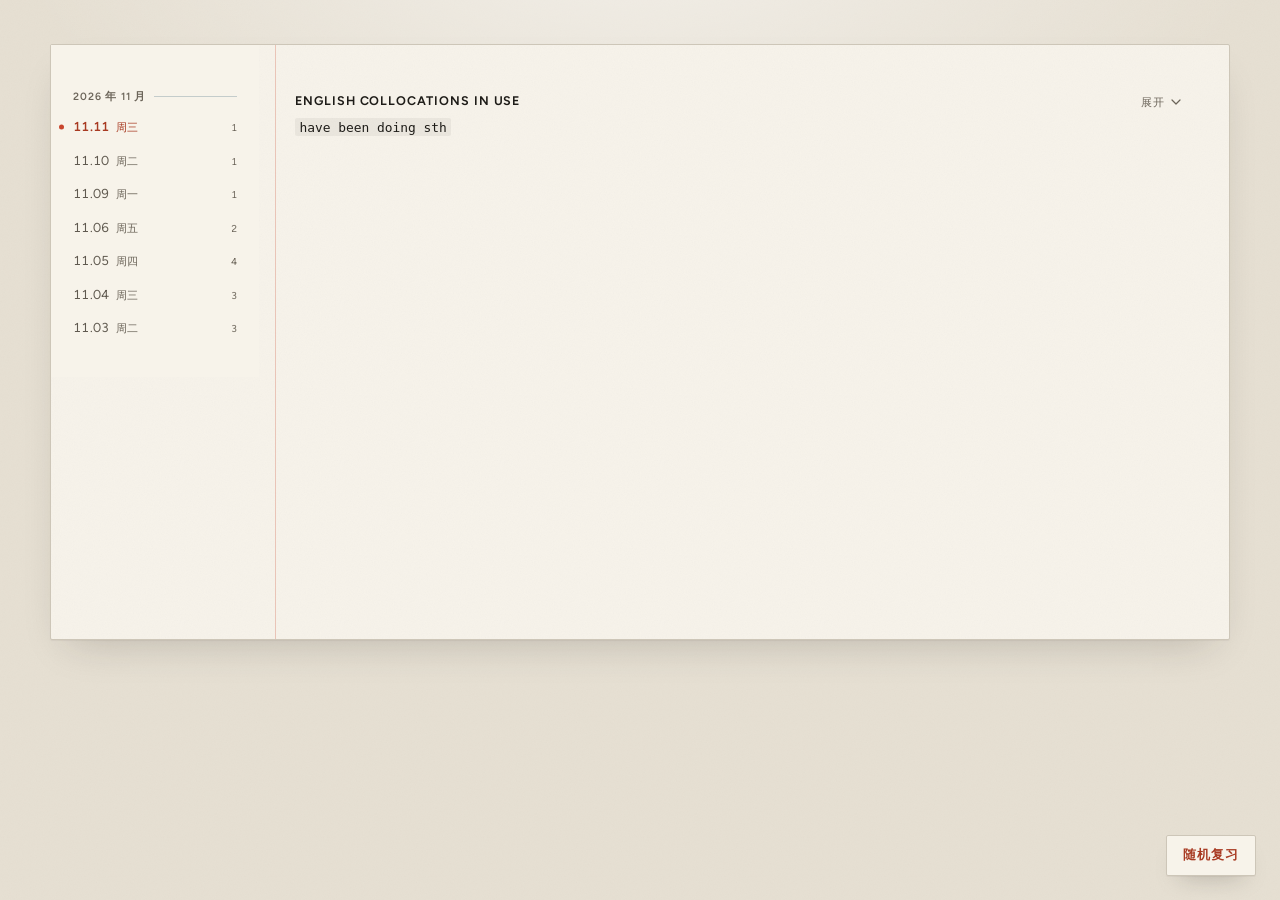
==== commit 9ef55db9: "chore: update books site" ====
--- a/index.html
+++ b/index.html
@@ -11,7 +11,7 @@
       content="把 Obsidian 里的英语读书笔记按日期整理成一页一页的复习登记册。"
     />
     <title>英语练习登记册</title>
-    <script type="module" crossorigin src="./assets/index-CsnN8FLo.js"></script>
+    <script type="module" crossorigin src="./assets/index-CcAEEyl2.js"></script>
     <link rel="stylesheet" crossorigin href="./assets/index-CrwdDGRu.css">
   </head>
   <body>
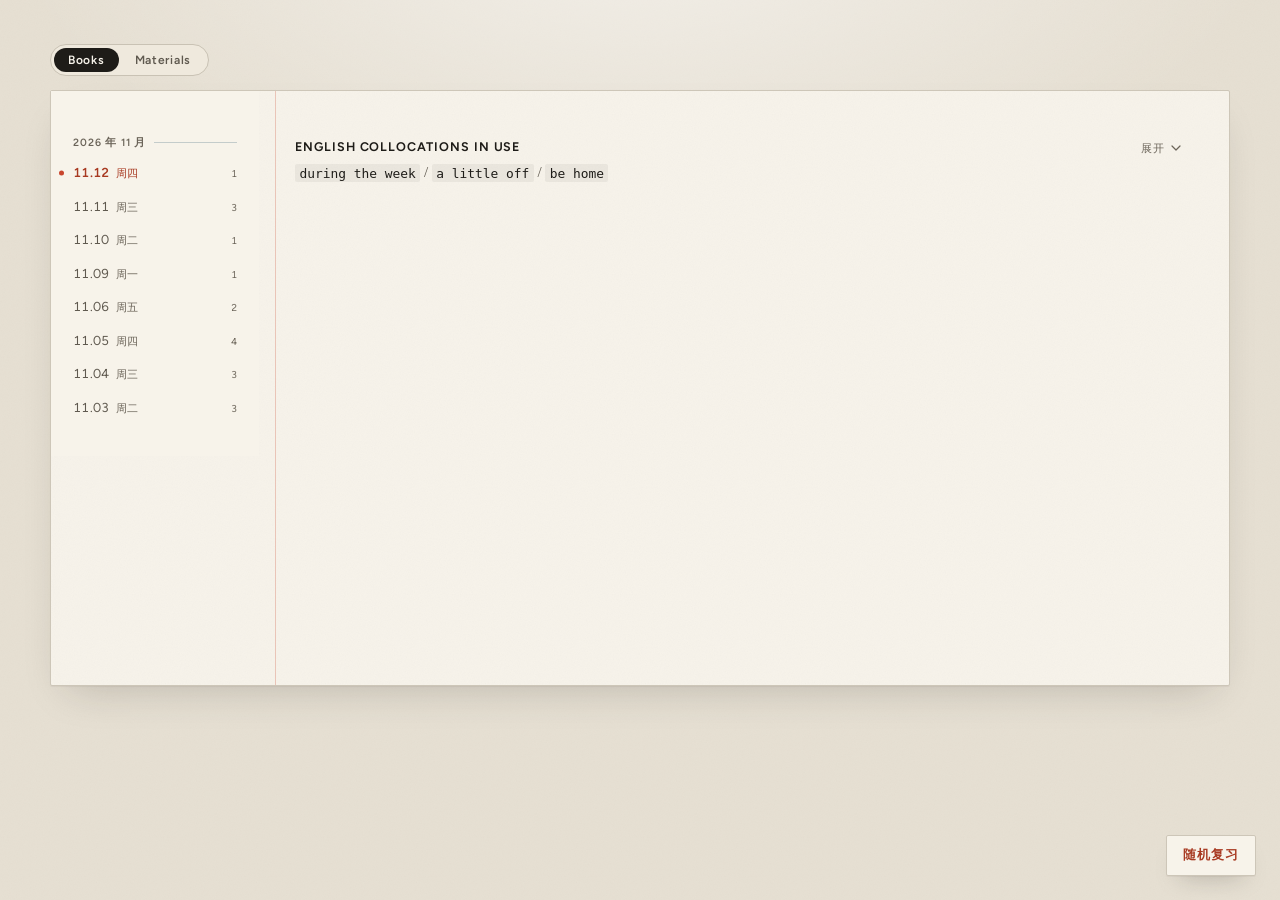
==== commit aa85a1e9: "chore: update books site" ====
--- a/index.html
+++ b/index.html
@@ -6,23 +6,13 @@
     <link rel="apple-touch-icon" href="./apple-touch-icon.png" />
     <meta name="viewport" content="width=device-width, initial-scale=1.0" />
     <meta name="theme-color" content="#e6dfd2" />
-    <meta
-      name="description"
-      content="把 Obsidian 里的英语读书笔记按日期整理成一页一页的复习登记册。"
-    />
+    <meta name="robots" content="noindex" />
     <title>英语练习登记册</title>
-    <script type="module" crossorigin src="./assets/index-CcAEEyl2.js"></script>
-    <link rel="stylesheet" crossorigin href="./assets/index-CrwdDGRu.css">
+    <script>
+      // Preserve query strings and anchors while staying relative, so the same
+      // redirect works at / and at the deployed /sbz-books/ sub-path.
+      location.replace('./books/' + location.search + location.hash)
+    </script>
   </head>
-  <body>
-    <!--
-      THESIS: A review page built as a daily practice register — one dated sheet, ruled book bands, refusing the generic card-list notes site.
-      OWN-WORLD: Exercise-book paper #f7f3ea, blue-grey ruling, warm ink, one red-pen accent; Figtree form labels with a serif reading face.
-      STORY: The learner sees the latest day's books and topics at a glance, opens a band to reread examples, and flips to any earlier date from the register index.
-      FIRST VIEWPORT: Desktop: sticky date index left, the day sheet right led by a red date stamp and three ruled bands, first band open. Mobile: horizontal date strip, stamp first, one column.
-      FORM: Daily Practice Register, position 1 of 7 grounded directions; seed key e8308567.
-      FINISH: unreviewed and undocumented is unfinished; this build ends with the finish review, the verdict, DESIGN.md, and every shipping raster carrying its provenance.
-    -->
-    <div id="root"></div>
-  </body>
+  <body></body>
 </html>
